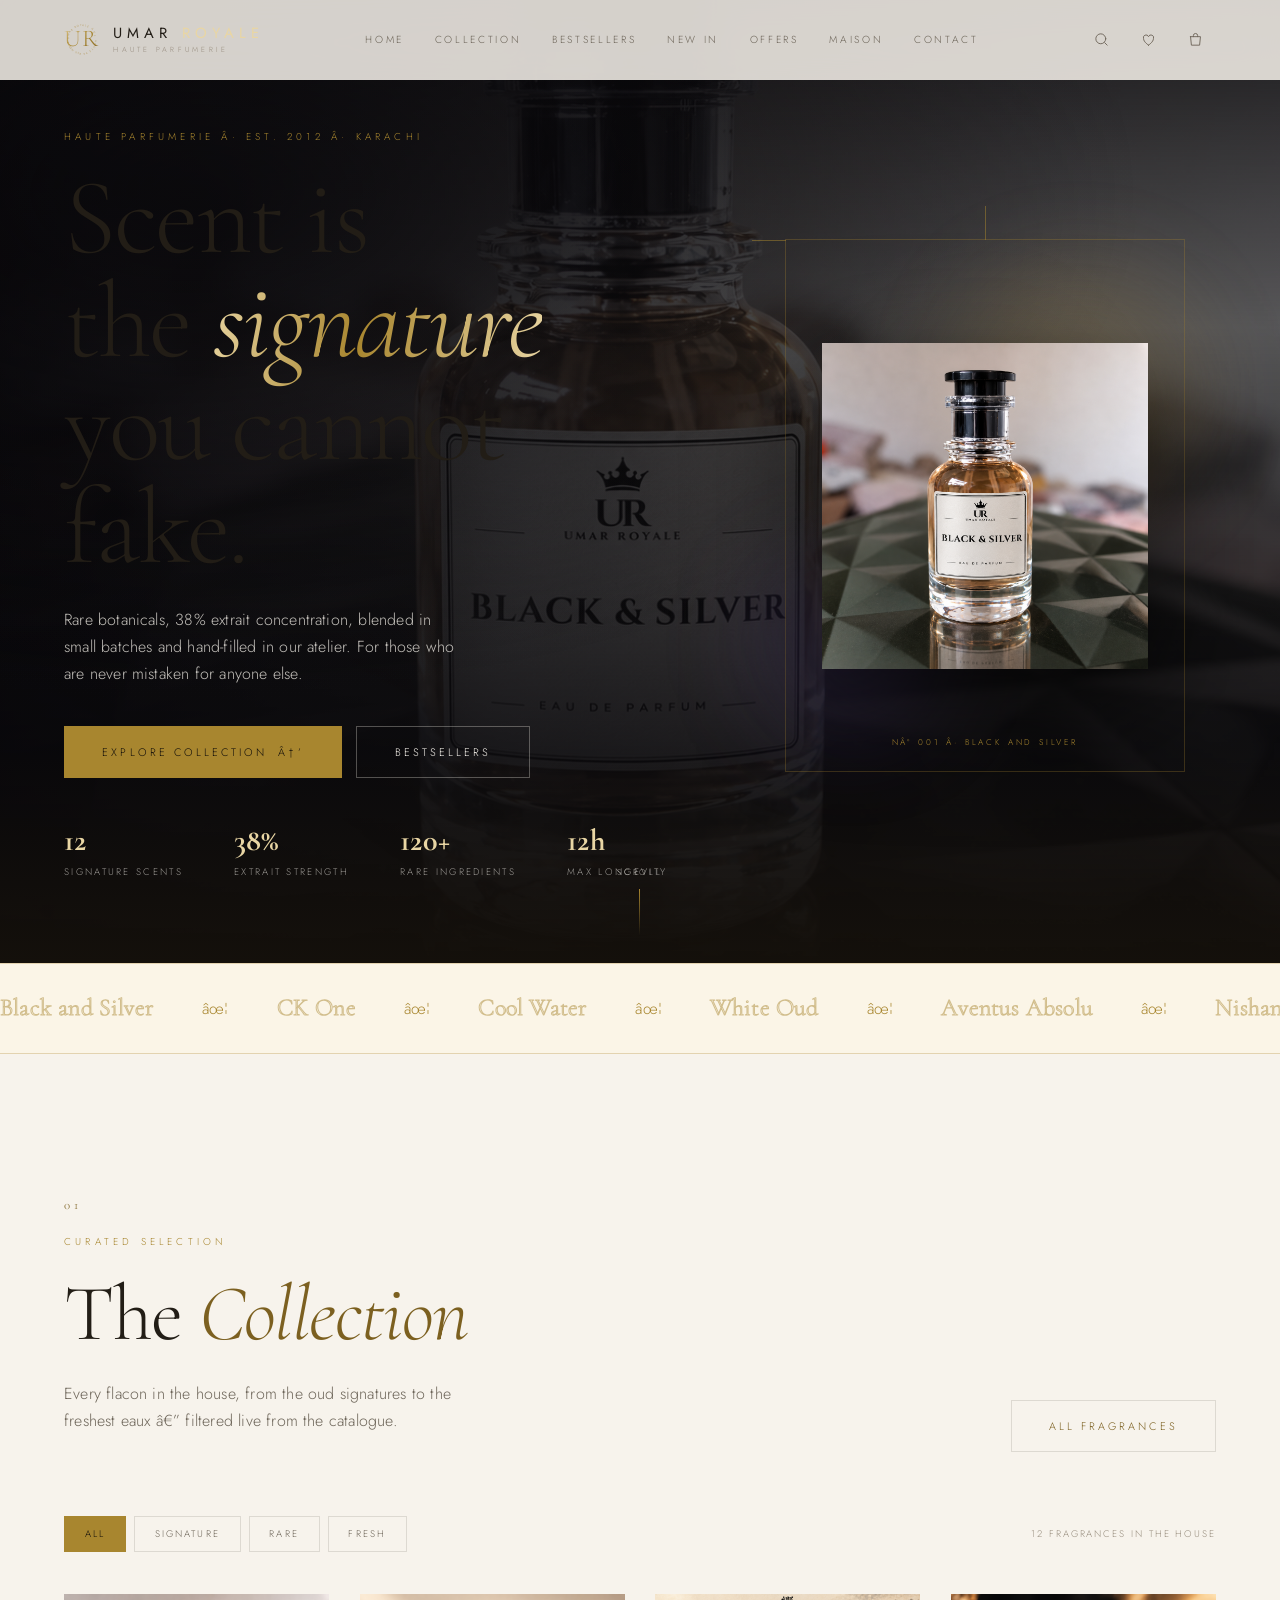
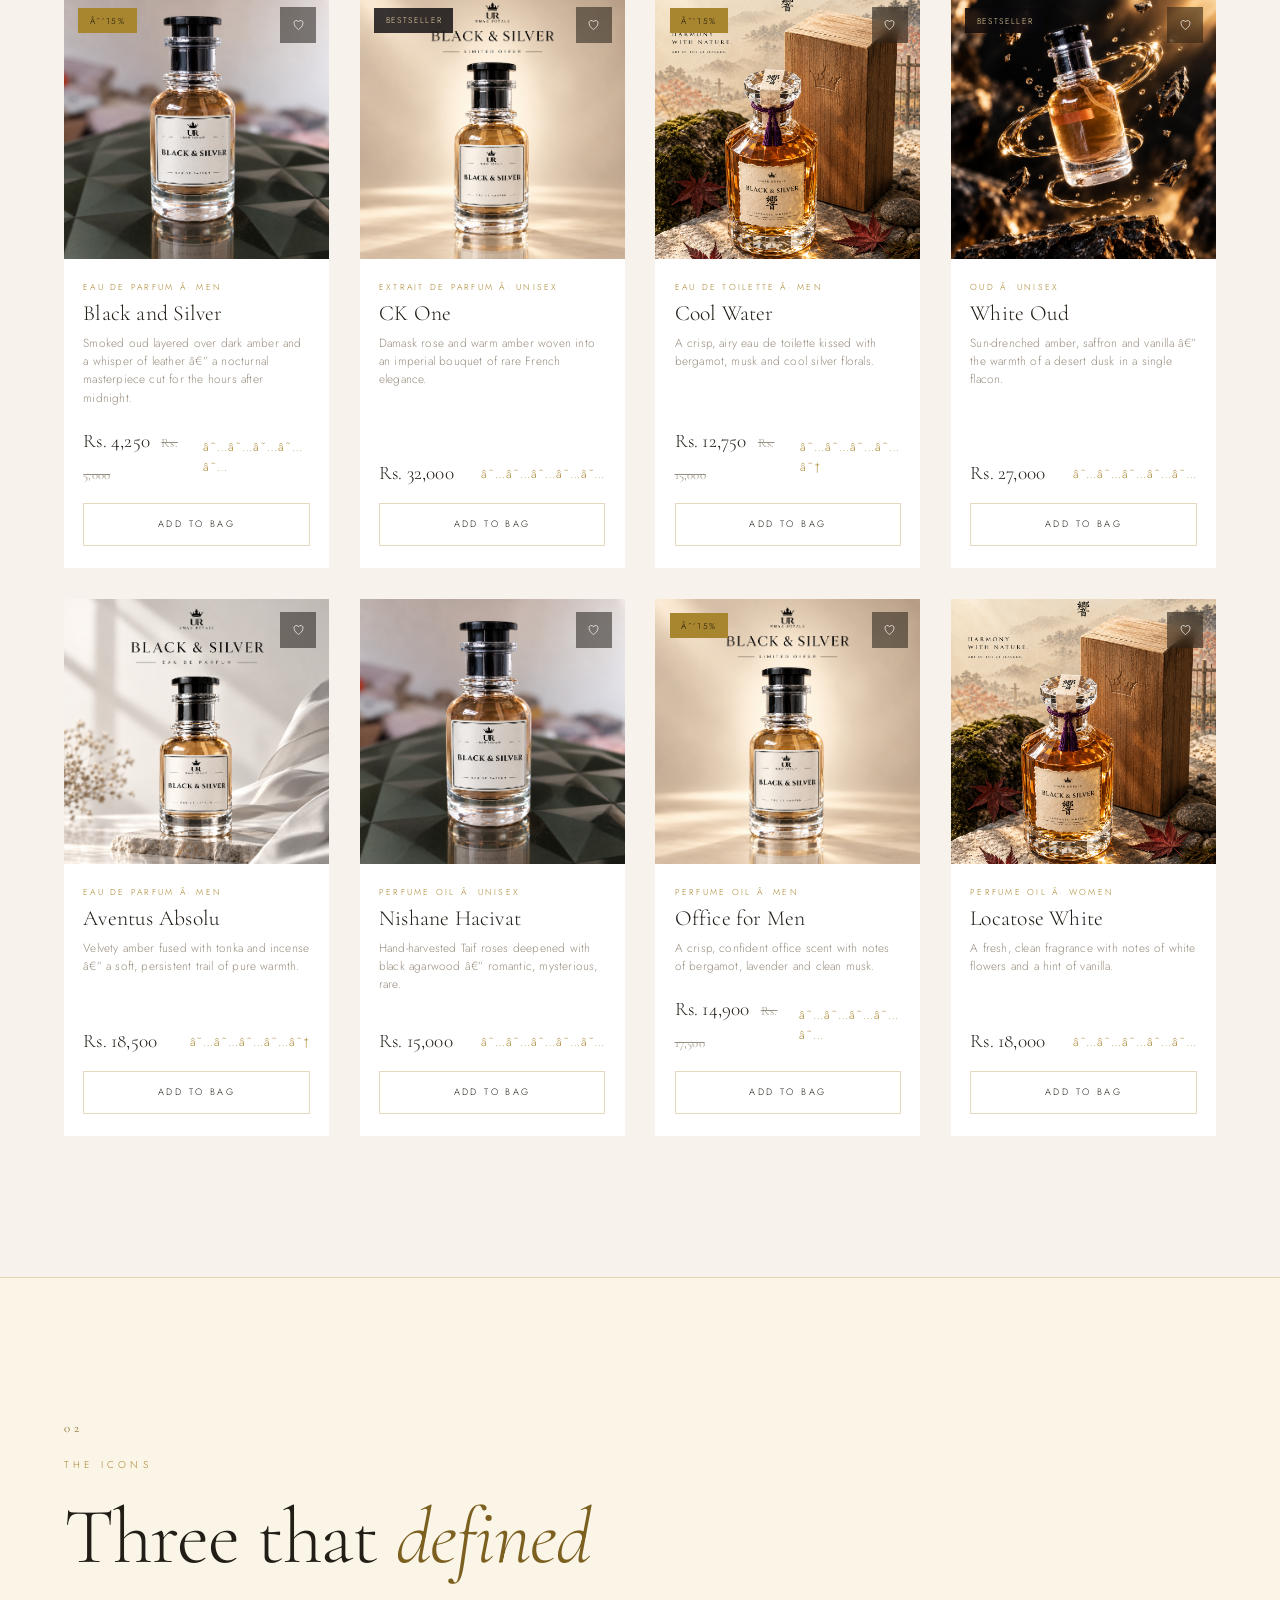
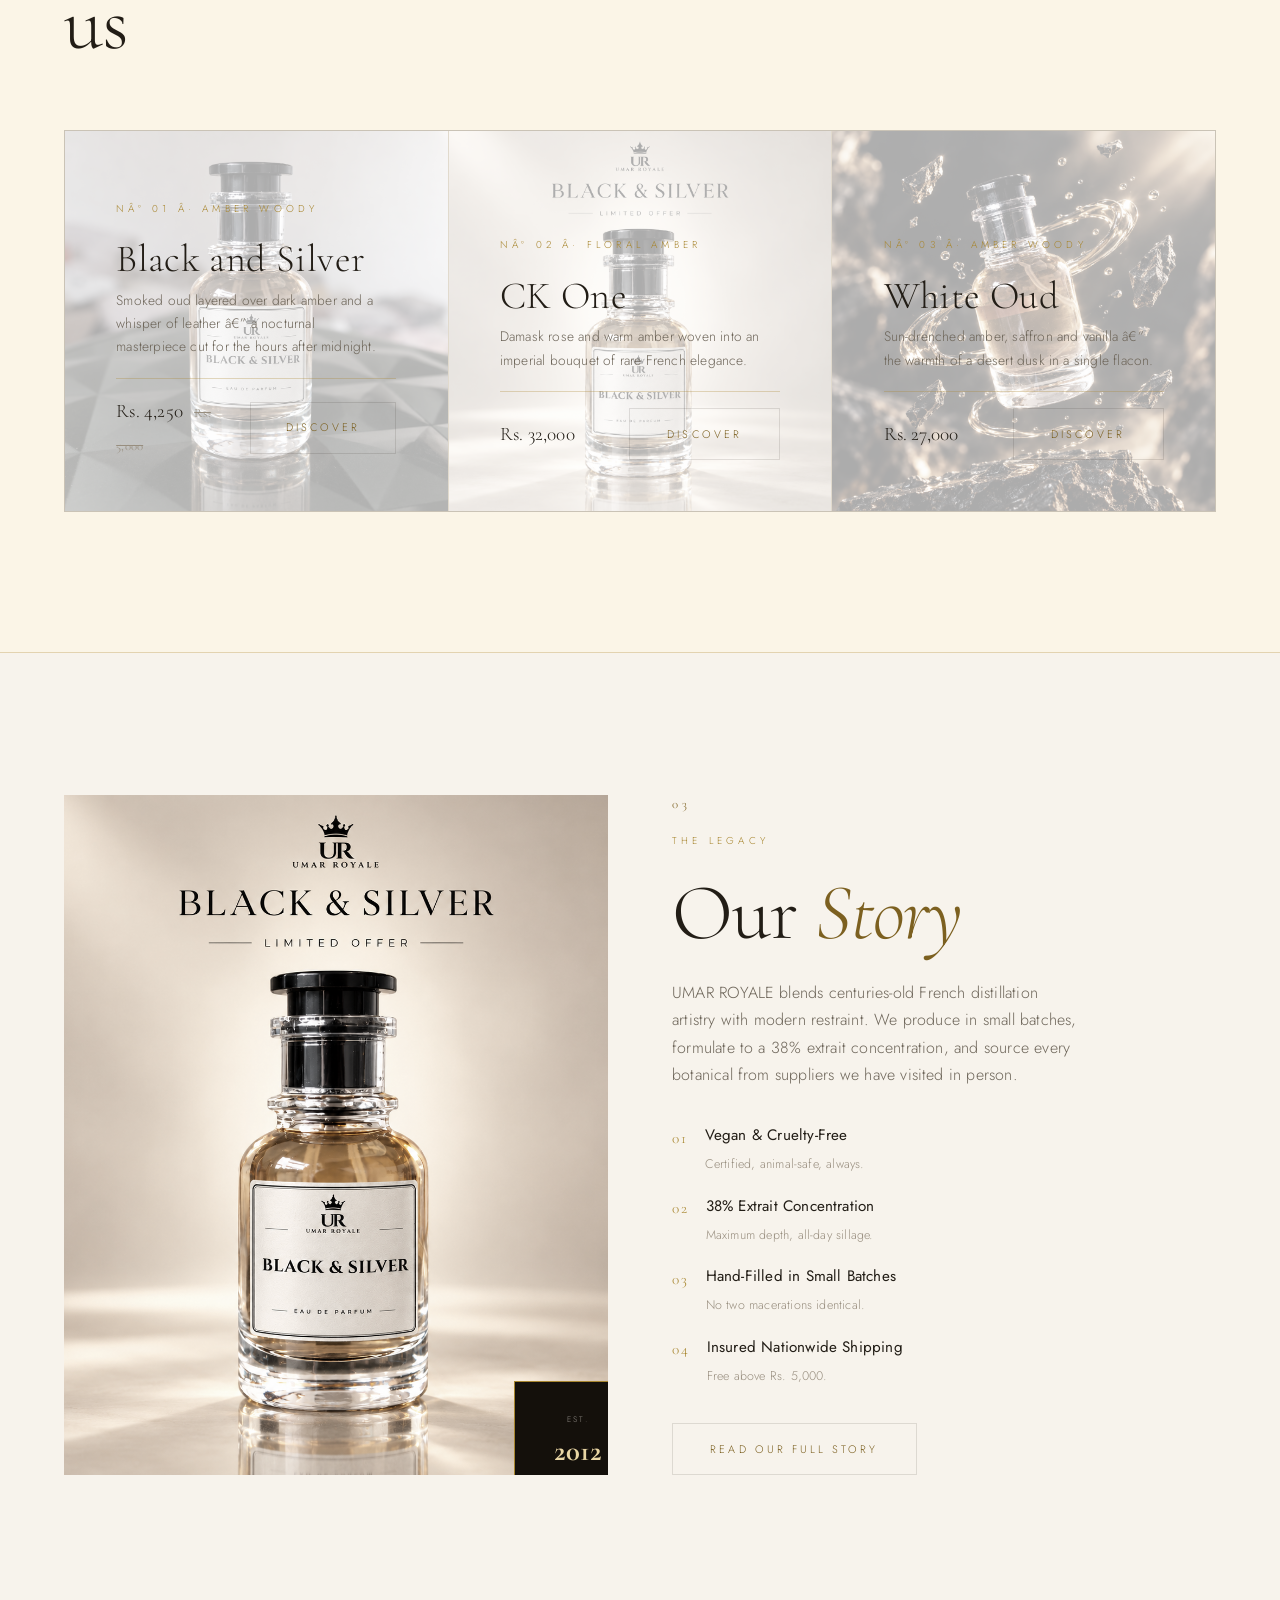
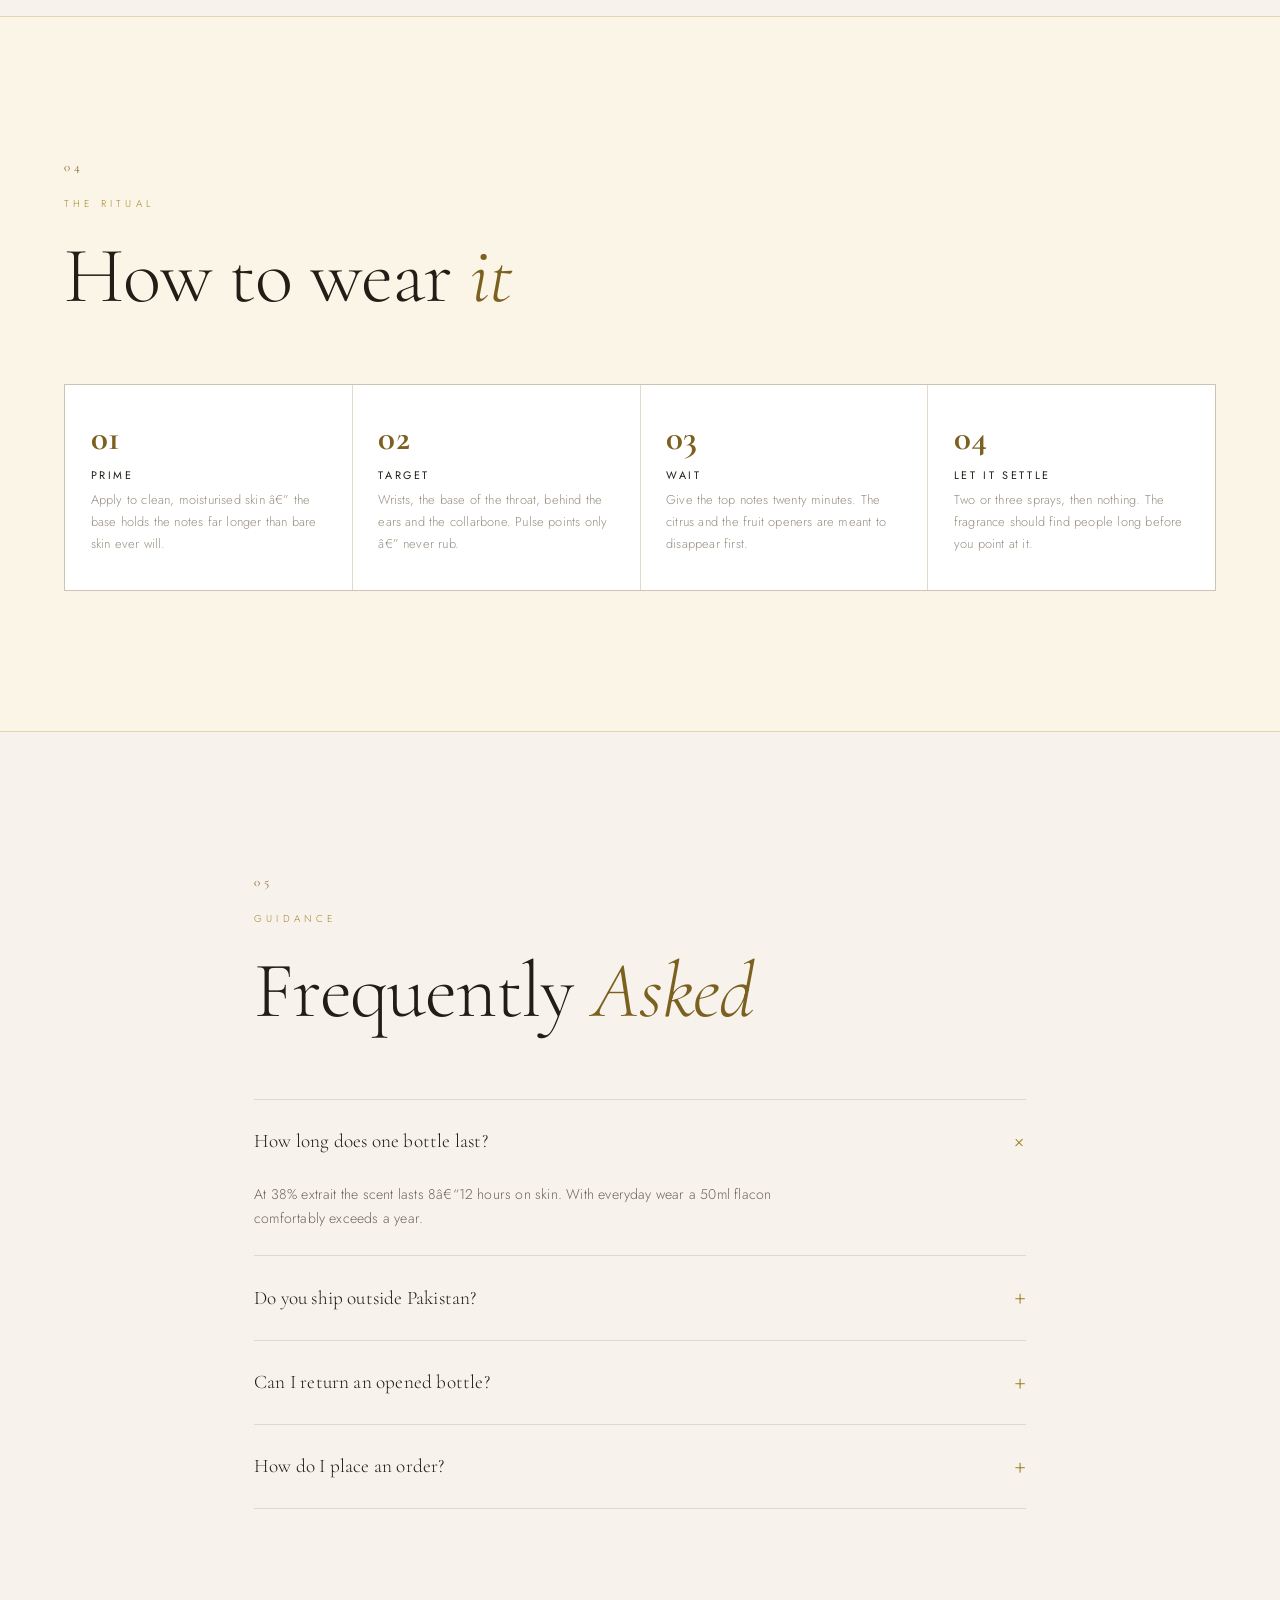
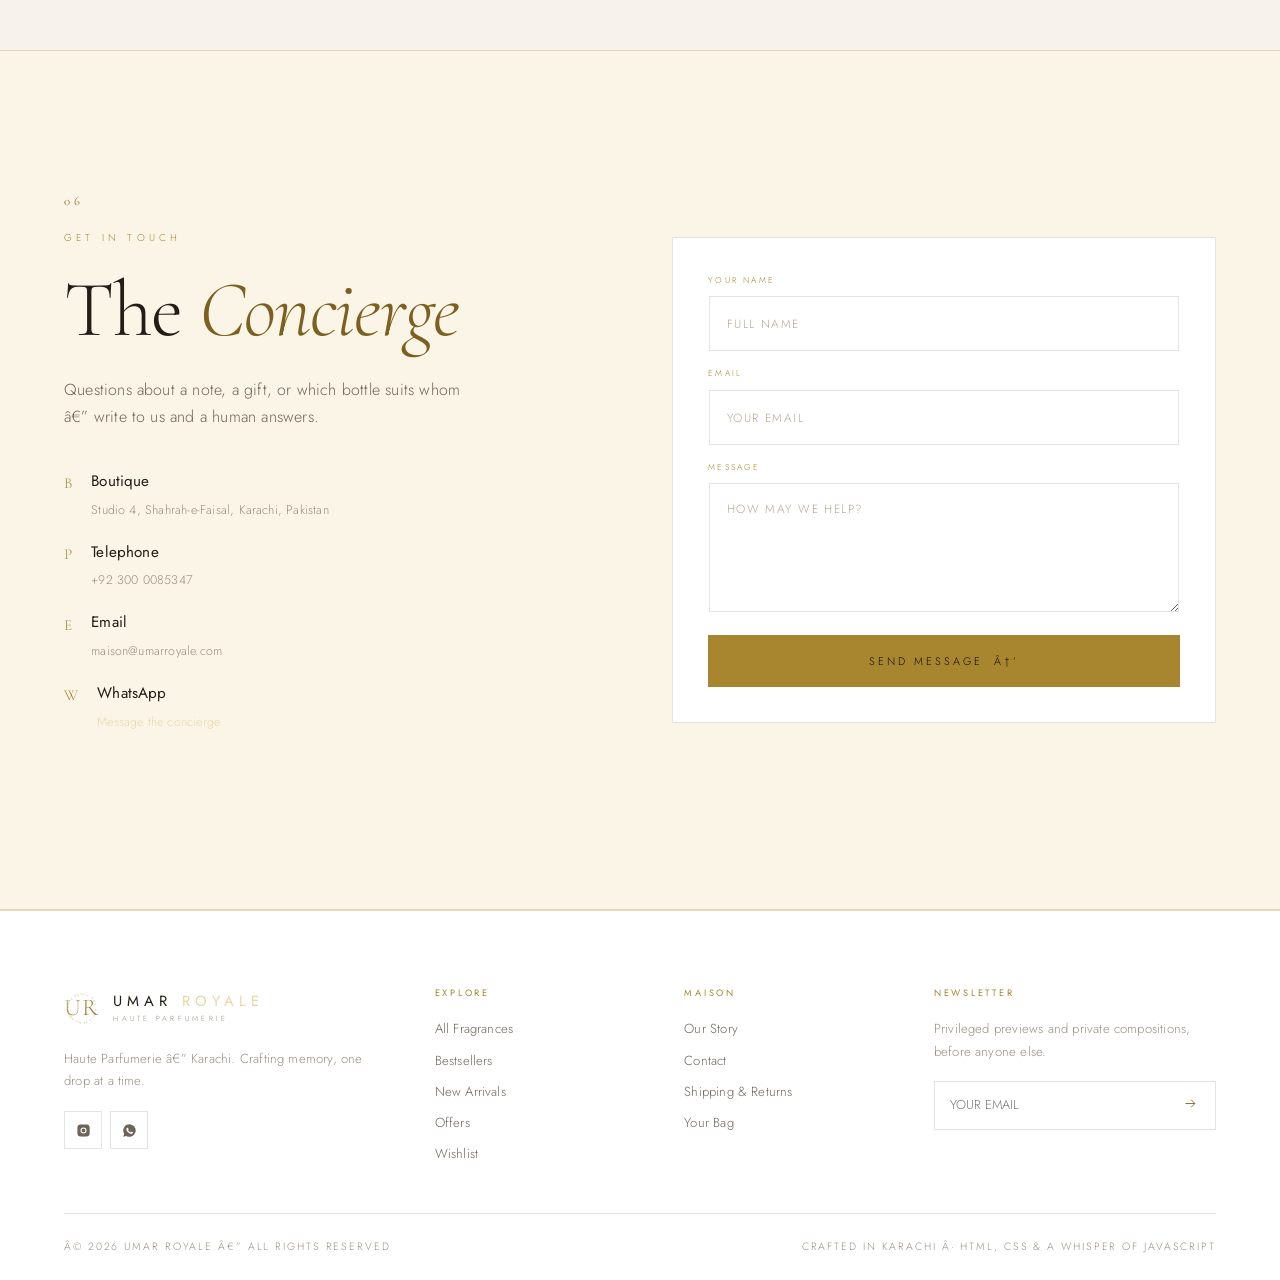
==== index.html @ b3656470 "main" ====
﻿<!DOCTYPE html>
<html lang="en">

<head>
    <meta charset="UTF-8">
    <meta name="viewport" content="width=device-width, initial-scale=1.0, viewport-fit=cover">
    <title>UMAR ROYALE â€” Haute Parfumerie</title>
    <meta name="description"
        content="UMAR ROYALE â€” Haute Parfumerie. Handcrafted rare botanical fragrances, 38% extrait concentration, small batch. Karachi, Pakistan.">
    <meta name="theme-color" content="#f7f4ee">
    <link rel="icon" href="assets/u.png" type="image/png">
    <link rel="apple-touch-icon" href="assets/u.png">

    <link rel="preconnect" href="https://fonts.googleapis.com">
    <link rel="preconnect" href="https://fonts.gstatic.com" crossorigin>
    <link
        href="https://fonts.googleapis.com/css2?family=Cormorant+Garamond:ital,wght@0,300;0,400;0,500;0,600;1,300;1,400&family=Jost:wght@200;300;400;500;600&display=swap"
        rel="stylesheet">
    <link rel="stylesheet" href="css/style.css">
</head>

<body>

    <!-- ============================================================
         INTRO â€” animated logo reveal (first look)
         ============================================================ -->
    <div class="intro" id="intro" aria-hidden="true">
        <div class="intro-col l"></div>
        <div class="intro-col r"></div>
        <div class="intro-ring"></div>
        <div class="intro-ring b"></div>

        <div style="display:grid;place-items:center">
            <svg class="intro-mark" viewBox="0 0 120 120" fill="none" aria-hidden="true">
                <defs>
                    <linearGradient id="gGold" x1="0" y1="0" x2="1" y2="1">
                        <stop offset="0" stop-color="#e9d6a4" />
                        <stop offset=".5" stop-color="#c9a24a" />
                        <stop offset="1" stop-color="#8a6c26" />
                    </linearGradient>
                </defs>
                <circle cx="60" cy="60" r="55" stroke="url(#gGold)" stroke-width=".7" opacity=".55" />
                <circle cx="60" cy="60" r="47" stroke="url(#gGold)" stroke-width="1.6" stroke-dasharray="295"
                    stroke-dashoffset="295" stroke-linecap="round">
                    <animate attributeName="stroke-dashoffset" from="295" to="0" dur="1.9s" fill="freeze" />
                </circle>
                <path d="M34 84V36h7l13 32V36h7v48h-7L41 52v32z" fill="url(#gGold)">
                    <animate attributeName="opacity" from="0" to="1" dur=".7s" begin=".7s" fill="freeze" />
                </path>
                <path d="M64 84V36h17c8 0 13 4 13 11 0 5-3 8-7 9 5 1 8 5 8 10 0 8-6 18-14 18zm7-28h9c4 0 7-2 7-5s-3-5-7-5h-9zm0 22h10c5 0 9-4 9-8s-4-8-9-8H71z"
                    fill="url(#gGold)">
                    <animate attributeName="opacity" from="0" to="1" dur=".7s" begin=".95s" fill="freeze" />
                </path>
            </svg>

            <p class="intro-word">Haute Parfumerie</p>
            <div class="intro-bar"></div>
        </div>
    </div>

    <!-- ============================================================
         NAV
         ============================================================ -->
    <header class="nav" id="nav">
        <div class="nav-in">
            <a href="#/" class="logo" aria-label="UMAR ROYALE home">
                <span class="seal">
                    <svg class="seal-txt" viewBox="0 0 100 100" aria-hidden="true">
                        <defs>
                            <path id="sealPath" d="M50,50 m-37,0 a37,37 0 1,1 74,0 a37,37 0 1,1 -74,0" />
                        </defs>
                        <text><textPath href="#sealPath">UMAR ROYALE â€¢ HAUTE PARFUMERIE â€¢ EST 2012 â€¢ </textPath></text>
                    </svg>
                    <span class="seal-core">UR</span>
                </span>
                <span class="logo-type">
                    <b>UMAR <i>ROYALE</i></b>
                    <small>HAUTE PARFUMERIE</small>
                </span>
            </a>

            <nav class="nav-links" id="navLinks">
                <a href="#/">Home</a>
                <a href="#/shop">Collection</a>
                <a href="#/shop?tag=bestseller">Bestsellers</a>
                <a href="#/shop?tag=new">New In</a>
                <a href="#/shop?tag=sale">Offers</a>
                <a href="#/about">Maison</a>
                <a href="#/contact">Contact</a>
            </nav>

            <div class="nav-acts">
                <button class="icon-btn" id="searchOpen" aria-label="Search">
                    <svg viewBox="0 0 24 24"><circle cx="11" cy="11" r="7" /><path d="M20 20l-3.5-3.5" /></svg>
                </button>
                <a href="#/wishlist" class="icon-btn" aria-label="Wishlist">
                    <svg viewBox="0 0 24 24"><path d="M12 20s-7-4.4-7-9.3A3.7 3.7 0 0 1 12 8a3.7 3.7 0 0 1 7 2.7C19 15.6 12 20 12 20z" /></svg>
                    <span class="dot" id="wishCount">0</span>
                </a>
                <button class="icon-btn" id="cartOpen" aria-label="Shopping bag">
                    <svg viewBox="0 0 24 24"><path d="M5 8h14l-1.2 12H6.2L5 8z" /><path d="M9 8V6.5a3 3 0 0 1 6 0V8" /></svg>
                    <span class="dot" id="cartCount">0</span>
                </button>
                <button class="icon-btn burger" id="burger" aria-label="Menu">
                    <svg viewBox="0 0 24 24"><path d="M4 8h16M4 16h16" /></svg>
                </button>
            </div>
        </div>
    </header>

    <nav class="drawer-nav" id="drawerNav" aria-label="Mobile">
        <a href="#/">Home</a>
        <a href="#/shop">Collection</a>
        <a href="#/shop?tag=bestseller">Bestsellers</a>
        <a href="#/shop?tag=new">New In</a>
        <a href="#/shop?tag=sale">Offers</a>
        <a href="#/about">Maison</a>
        <a href="#/contact">Contact</a>
    </nav>

    <!-- ============================================================
         VIEWS
         ============================================================ -->
    <main id="homeView">

        <!-- ---------- HERO (video + animated) ---------- -->
        <section class="hero">
            <div class="stage" aria-hidden="true">
                <div class="kb"><img src="assets/01.png" alt="" loading="eager"></div>
                <div class="kb"><img src="assets/05.png" alt=""></div>
                <div class="kb"><img src="assets/02.png" alt=""></div>
                <video class="hero-video" id="heroVideo" muted loop playsinline autoplay preload="metadata"
                    poster="assets/01.png">
                    <source src="assets/hero.mp4" type="video/mp4">
                </video>
                <div class="veil"></div>
                <div class="dust" id="dust"></div>
            </div>

            <div class="hero-in">
                <div>
                    <span class="eyebrow rv in">Haute Parfumerie Â· Est. 2012 Â· Karachi</span>
                    <h1 class="hero-title rv in d1">Scent is<br>the <em>signature</em><br>you cannot fake.</h1>
                    <p class="hero-lead rv in d2">Rare botanicals, 38% extrait concentration, blended in small batches
                        and hand-filled in our atelier. For those who are never mistaken for anyone else.</p>
                    <div class="hero-cta rv in d3">
                        <a href="#/shop" class="btn">Explore Collection <span class="i">â†’</span></a>
                        <a href="#/shop?tag=bestseller" class="btn ghost">Bestsellers</a>
                    </div>
                    <div class="hero-stats rv in d4">
                        <div class="hero-stat"><b id="hs1">12</b><small>Signature Scents</small></div>
                        <div class="hero-stat"><b>38%</b><small>Extrait Strength</small></div>
                        <div class="hero-stat"><b>120+</b><small>Rare Ingredients</small></div>
                        <div class="hero-stat"><b>12h</b><small>Max Longevity</small></div>
                    </div>
                </div>

                <div class="hero-vis rv in d3">
                    <span class="orb a"></span>
                    <span class="orb b"></span>
                    <div class="flacon">
                        <img src="assets/01.png" alt="UMAR ROYALE signature flacon">
                        <span class="flacon-txt">NÂº 001 Â· Signature 50ml</span>
                    </div>
                </div>
            </div>

            <div class="scroll-cue" aria-hidden="true"><span>SCROLL</span><i></i></div>
        </section>

        <!-- ---------- MARQUEE ---------- -->
        <div class="marquee" aria-hidden="true">
            <div class="marquee-track" id="marquee"></div>
        </div>

        <!-- ---------- COLLECTION ---------- -->
        <section class="sec" id="collection">
            <div class="wrap">
                <div class="sec-head row rv">
                    <div>
                        <span class="sec-no">01</span>
                        <span class="eyebrow">Curated Selection</span>
                        <h2 class="sec-title">The <em>Collection</em></h2>
                        <p class="sec-sub">Every flacon in the house, from the oud signatures to the freshest eaux â€”
                            filtered live from the catalogue.</p>
                    </div>
                    <a href="#/shop" class="btn ghost">All Fragrances</a>
                </div>

                <div class="filters rv d1" id="homeFilters"></div>
                <div class="grid" id="homeGrid"></div>
            </div>
        </section>

        <!-- ---------- SHOWCASE ---------- -->
        <section class="sec dark">
            <div class="wrap">
                <div class="sec-head rv">
                    <span class="sec-no">02</span>
                    <span class="eyebrow">The Icons</span>
                    <h2 class="sec-title">Three that <em>defined</em> us</h2>
                </div>
                <div class="showcase rv d1" id="showcase"></div>
            </div>
        </section>

        <!-- ---------- STORY ---------- -->
        <section class="sec" id="story">
            <div class="wrap split">
                <div class="split-vis rv">
                    <img src="assets/05.png" alt="UMAR ROYALE atelier">
                    <div class="stamp"><small>EST.</small><b>2012</b></div>
                </div>
                <div class="rv d1">
                    <span class="sec-no">03</span>
                    <span class="eyebrow">The Legacy</span>
                    <h2 class="sec-title">Our <em>Story</em></h2>
                    <p class="sec-sub">UMAR ROYALE blends centuries-old French distillation artistry with modern
                        restraint. We produce in small batches, formulate to a 38% extrait concentration, and source
                        every botanical from suppliers we have visited in person.</p>

                    <div class="points">
                        <div class="point"><span class="n">01</span>
                            <div><b>Vegan &amp; Cruelty-Free</b><small>Certified, animal-safe, always.</small></div>
                        </div>
                        <div class="point"><span class="n">02</span>
                            <div><b>38% Extrait Concentration</b><small>Maximum depth, all-day sillage.</small></div>
                        </div>
                        <div class="point"><span class="n">03</span>
                            <div><b>Hand-Filled in Small Batches</b><small>No two macerations identical.</small></div>
                        </div>
                        <div class="point"><span class="n">04</span>
                            <div><b>Insured Nationwide Shipping</b><small>Free above Rs. 5,000.</small></div>
                        </div>
                    </div>

                    <a href="#/about" class="btn ghost">Read our full story</a>
                </div>
            </div>
        </section>

        <!-- ---------- PROCESS ---------- -->
        <section class="sec dark">
            <div class="wrap">
                <div class="sec-head rv">
                    <span class="sec-no">04</span>
                    <span class="eyebrow">The Ritual</span>
                    <h2 class="sec-title">How to wear <em>it</em></h2>
                </div>
                <div class="steps rv d1">
                    <div class="step"><b>01</b><h4>Prime</h4><p>Apply to clean, moisturised skin â€” the base holds the
                            notes far longer than bare skin ever will.</p></div>
                    <div class="step"><b>02</b><h4>Target</h4><p>Wrists, the base of the throat, behind the ears and
                            the collarbone. Pulse points only â€” never rub.</p></div>
                    <div class="step"><b>03</b><h4>Wait</h4><p>Give the top notes twenty minutes. The citrus and the
                            fruit openers are meant to disappear first.</p></div>
                    <div class="step"><b>04</b><h4>Let it settle</h4><p>Two or three sprays, then nothing. The
                            fragrance should find people long before you point at it.</p></div>
                </div>
            </div>
        </section>

        <!-- ---------- FAQ ---------- -->
        <section class="sec" id="faq">
            <div class="wrap" style="max-width:900px">
                <div class="sec-head rv">
                    <span class="sec-no">05</span>
                    <span class="eyebrow">Guidance</span>
                    <h2 class="sec-title">Frequently <em>Asked</em></h2>
                </div>
                <div class="acc rv d1">
                    <details open>
                        <summary>How long does one bottle last?</summary>
                        <p>At 38% extrait the scent lasts 8â€“12 hours on skin. With everyday wear a 50ml flacon
                            comfortably exceeds a year.</p>
                    </details>
                    <details>
                        <summary>Do you ship outside Pakistan?</summary>
                        <p>Not yet. We currently deliver nationwide within Pakistan only. Message the concierge for a
                            bespoke arrangement and we will work something out.</p>
                    </details>
                    <details>
                        <summary>Can I return an opened bottle?</summary>
                        <p>Unopened and unused bottles may be returned within 7 days of delivery for a full refund. For
                            hygiene reasons opened testers and used packaging cannot be accepted.</p>
                    </details>
                    <details>
                        <summary>How do I place an order?</summary>
                        <p>Add to bag, then check out. Choose Cash on Delivery or send the advance and enter your
                            transaction ID â€” your order summary is also sent straight to our WhatsApp for confirmation.</p>
                    </details>
                </div>
            </div>
        </section>

        <!-- ---------- CONTACT ---------- -->
        <section class="sec dark" id="contact">
            <div class="wrap split">
                <div class="rv">
                    <span class="sec-no">06</span>
                    <span class="eyebrow">Get in Touch</span>
                    <h2 class="sec-title">The <em>Concierge</em></h2>
                    <p class="sec-sub">Questions about a note, a gift, or which bottle suits whom â€” write to us and a
                        human answers.</p>

                    <div class="points" style="margin-top:2.4rem">
                        <div class="point"><span class="n">B</span>
                            <div><b>Boutique</b><small id="fAddress"></small></div>
                        </div>
                        <div class="point"><span class="n">P</span>
                            <div><b>Telephone</b><small id="fPhone"></small></div>
                        </div>
                        <div class="point"><span class="n">E</span>
                            <div><b>Email</b><small id="fEmail"></small></div>
                        </div>
                        <div class="point"><span class="n">W</span>
                            <div><b>WhatsApp</b><small><a id="fWa" href="#" target="_blank" rel="noopener"
                                        style="color:var(--gold-lt)">Message the concierge</a></small></div>
                        </div>
                    </div>
                </div>

                <form class="co-box rv d1" id="contactForm" novalidate>
                    <div class="f">
                        <div>
                            <label for="cName">Your Name</label>
                            <input id="cName" name="name" type="text" placeholder="FULL NAME" required>
                        </div>
                        <div>
                            <label for="cEmail">Email</label>
                            <input id="cEmail" name="email" type="email" placeholder="YOUR EMAIL" required>
                        </div>
                        <div>
                            <label for="cMsg">Message</label>
                            <textarea id="cMsg" name="message" rows="4" placeholder="HOW MAY WE HELP?" required></textarea>
                        </div>
                        <p class="err" id="cErr" hidden></p>
                        <button class="btn full" type="submit">Send Message <span class="i">â†’</span></button>
                    </div>
                </form>
            </div>
        </section>

    </main>

    <div id="routeView" hidden></div>

    <!-- ============================================================
         FOOTER
         ============================================================ -->
    <footer class="foot">
        <div class="wrap">
            <div class="foot-grid">
                <div>
                    <a href="#/" class="logo" style="margin-bottom:1.2rem">
                        <span class="seal">
                            <svg class="seal-txt" viewBox="0 0 100 100" aria-hidden="true">
                                <defs>
                                    <path id="sealPath2" d="M50,50 m-37,0 a37,37 0 1,1 74,0 a37,37 0 1,1 -74,0" />
                                </defs>
                                <text><textPath href="#sealPath2">UMAR ROYALE â€¢ HAUTE PARFUMERIE â€¢ EST 2012 â€¢ </textPath></text>
                            </svg>
                            <span class="seal-core">UR</span>
                        </span>
                        <span class="logo-type">
                            <b>UMAR <i>ROYALE</i></b>
                            <small>HAUTE PARFUMERIE</small>
                        </span>
                    </a>
                    <p>Haute Parfumerie â€” Karachi. Crafting memory, one drop at a time.</p>
                    <div class="soc">
                        <a href="#" id="footIg" aria-label="Instagram"><svg viewBox="0 0 24 24"><path d="M12 2.2c3.2 0 3.6 0 4.9.1 3.3.1 4.8 1.7 4.9 4.9.1 1.3.1 1.6.1 4.8s0 3.6-.1 4.8c-.1 3.2-1.7 4.8-4.9 4.9-1.3.1-1.6.1-4.9.1s-3.6 0-4.8-.1c-3.3-.1-4.8-1.7-4.9-4.9-.1-1.3-.1-1.6-.1-4.8s0-3.6.1-4.8C2.4 4 4 2.4 7.2 2.3 8.4 2.2 8.8 2.2 12 2.2zm0 5a4.8 4.8 0 1 0 0 9.6 4.8 4.8 0 0 0 0-9.6zm0 7.9a3.1 3.1 0 1 1 0-6.2 3.1 3.1 0 0 1 0 6.2zm6.1-8.1a1.1 1.1 0 1 1-2.3 0 1.1 1.1 0 0 1 2.3 0z"/></svg></a>
                        <a href="#" id="footWa" aria-label="WhatsApp"><svg viewBox="0 0 24 24"><path d="M12 2a10 10 0 0 0-8.6 15.1L2 22l5-1.3A10 10 0 1 0 12 2zm5.1 14.1c-.2.6-1.2 1.2-1.7 1.2-.5.1-1 .1-1.6-.1-.4-.1-.9-.3-1.5-.6-2.6-1.1-4.3-3.8-4.4-4-.1-.2-1-1.4-1-2.6s.6-1.8.9-2.1c.2-.2.5-.3.7-.3h.5c.2 0 .4 0 .6.5l.8 2c.1.2.1.4 0 .5l-.4.5c-.1.1-.3.3-.1.5.1.3.7 1.2 1.5 1.9 1 .9 1.8 1.2 2 1.3.2.1.4.1.5-.1l.7-.8c.2-.2.3-.2.6-.1l1.9.9c.3.1.5.2.6.3.1.2.1.7-.1 1.3z"/></svg></a>
                    </div>
                </div>

                <div>
                    <h4>Explore</h4>
                    <div class="foot-links">
                        <a href="#/shop">All Fragrances</a>
                        <a href="#/shop?tag=bestseller">Bestsellers</a>
                        <a href="#/shop?tag=new">New Arrivals</a>
                        <a href="#/shop?tag=sale">Offers</a>
                        <a href="#/wishlist">Wishlist</a>
                    </div>
                </div>

                <div>
                    <h4>Maison</h4>
                    <div class="foot-links">
                        <a href="#/about">Our Story</a>
                        <a href="#/contact">Contact</a>
                        <a href="#/faq">Shipping &amp; Returns</a>
                        <a href="#/checkout">Your Bag</a>
                    </div>
                </div>

                <div>
                    <h4>Newsletter</h4>
                    <p>Privileged previews and private compositions, before anyone else.</p>
                    <form class="news" id="newsForm">
                        <input type="email" name="email" placeholder="YOUR EMAIL" required aria-label="Email address">
                        <button type="submit" aria-label="Subscribe">
                            <svg viewBox="0 0 24 24"><path d="M4 12h15M13 6l6 6-6 6" /></svg>
                        </button>
                    </form>
                </div>
            </div>

            <div class="foot-bar">
                <span>Â© 2026 UMAR ROYALE â€” All Rights Reserved</span>
                <span>Crafted in Karachi Â· HTML, CSS &amp; a whisper of JavaScript</span>
            </div>
        </div>
    </footer>

    <!-- ============================================================
         CART DRAWER (with suggested products)
         ============================================================ -->
    <div class="veil-bg" id="veil"></div>

    <aside class="cart" id="cart" role="dialog" aria-label="Shopping bag">
        <div class="cart-top">
            <h3>Your Bag <span id="bagCount">(0)</span></h3>
            <button class="x" id="cartClose" aria-label="Close bag">&times;</button>
        </div>

        <div class="ship-bar">
            <p id="shipMsg"></p>
            <div class="track"><i id="shipTrack"></i></div>
        </div>

        <div class="cart-list" id="cartList"></div>

        <!-- Suggested products inside the bag -->
        <div class="sugg" id="sugg" hidden>
            <div class="sugg-head">
                <svg viewBox="0 0 24 24"><path d="M12 3l2.3 4.9 5.2.7-3.8 3.7 1 5.2-4.7-2.5-4.7 2.5 1-5.2L4.5 8.6l5.2-.7z" /></svg>
                <h4>Complete the Ritual</h4>
                <em id="suggCount"></em>
            </div>
            <p class="sugg-why" id="suggWhy"></p>
            <div class="sugg-row" id="suggRow"></div>
        </div>

        <div class="cart-foot">
            <div class="rowline"><span>Subtotal</span><b id="cartSubtotal">Rs. 0</b></div>
            <div class="rowline"><span>Shipping</span><b id="cartShip">â€”</b></div>
            <div class="rowline total"><span>Total</span><b id="cartTotal">Rs. 0</b></div>
            <a href="#/checkout" class="btn full" id="checkoutBtn">Proceed to Checkout <span class="i">â†’</span></a>
            <button class="btn ghost full" id="keepShopping">Keep Shopping</button>
        </div>
    </aside>

    <!-- ============================================================
         SEARCH OVERLAY
         ============================================================ -->
    <div class="searchp" id="searchP" role="dialog" aria-label="Search">
        <div class="search-box">
            <div style="display:flex;align-items:center;gap:1rem;margin-bottom:1.4rem">
                <span class="eyebrow" style="margin:0">Search the Maison</span>
                <button class="x" id="searchClose" style="margin-left:auto" aria-label="Close search">&times;</button>
            </div>
            <input class="search-in" id="searchIn" type="search" placeholder="Oud, Rose, Amber..." autocomplete="off">
            <div class="search-hint" id="searchHint">
                <em>Try</em>
                <button class="chip" data-q="oud">Oud</button>
                <button class="chip" data-q="rose">Rose</button>
                <button class="chip" data-q="amber">Amber</button>
                <button class="chip" data-q="leather">Leather</button>
                <button class="chip" data-q="fresh">Fresh</button>
            </div>
            <div class="search-res" id="searchRes"></div>
        </div>
    </div>

    <div class="toasts" id="toasts"></div>

    <button class="backtop" id="backtop" aria-label="Back to top">
        <svg viewBox="0 0 24 24"><path d="M12 20V5M6 11l6-6 6 6" /></svg>
    </button>
    <script src="js/app.js"></script>
</body>

</html>
---- css/style.css ----
﻿
        /* ============================================================
           1. DESIGN TOKENS
           ============================================================ */
        :root {
            --ink: #14100b;
            --ink-2: #ffffff;
            --ink-3: #f3ecdf;
            --ivory: #221d16;
            --ivory-dim: #6d6559;
            --muted: #988e7f;
            --light: #f7f3ec;
            --gold: #a8862f;
            --gold-lt: #e9d6a4;
            --gold-dk: #7c6020;
            --line: rgba(168, 134, 47, .3);
            --line-soft: rgba(34, 29, 22, .12);

            --serif: "Cormorant Garamond", "Times New Roman", serif;
            --sans: "Jost", "Helvetica Neue", sans-serif;

            --ease: cubic-bezier(.22, 1, .36, 1);
            --slow: 1.1s var(--ease);
            --med: .55s var(--ease);
            --fast: .3s var(--ease);

            --gut: clamp(1.25rem, 5vw, 5.5rem);
            --max: 1440px;
        }

        /* ============================================================
           2. RESET
           ============================================================ */
        *, *::before, *::after { box-sizing: border-box; }

        html { scroll-behavior: smooth; -webkit-text-size-adjust: 100%; }

        body {
            margin: 0;
            background: var(--ink);
            color: var(--ivory);
            font-family: var(--sans);
            font-weight: 300;
            font-size: 16px;
            line-height: 1.7;
            letter-spacing: .012em;
            overflow-x: hidden;
            -webkit-font-smoothing: antialiased;
        }

        body.locked { overflow: hidden; }

        h1, h2, h3, h4 { font-family: var(--serif); font-weight: 300; line-height: 1.08; margin: 0; letter-spacing: .01em; }
        p { margin: 0 0 1.1em; }
        a { color: inherit; text-decoration: none; }
        img, video { max-width: 100%; display: block; }
        button, input, select, textarea { font: inherit; color: inherit; }
        button { background: none; border: 0; cursor: pointer; }
        em { font-style: italic; }
        ::selection { background: var(--gold); color: var(--ink); }

        ::-webkit-scrollbar { width: 9px; }
        ::-webkit-scrollbar-track { background: var(--ink); }
        ::-webkit-scrollbar-thumb { background: #2c2620; border-radius: 9px; }
        ::-webkit-scrollbar-thumb:hover { background: var(--gold-dk); }

        .wrap { max-width: var(--max); margin-inline: auto; padding-inline: var(--gut); }
        .gold { color: var(--gold-lt); }
        .sr { position: absolute; width: 1px; height: 1px; overflow: hidden; clip: rect(0 0 0 0); }
        [hidden] { display: none !important; }

        /* ============================================================
           3. TYPOGRAPHY HELPERS
           ============================================================ */
        .eyebrow {
            display: block;
            font-size: .625rem;
            letter-spacing: .42em;
            text-transform: uppercase;
            color: var(--gold);
            margin-bottom: 1.4rem;
        }

        .sec-title { font-size: clamp(2.4rem, 6.2vw, 5rem); letter-spacing: -.015em; }
        .sec-title em { color: var(--gold-lt); }

        .sec-sub { max-width: 46ch; color: var(--ivory-dim); font-weight: 300; margin-top: 1.4rem; }

        .sec-no { font-family: var(--serif); font-size: .8rem; letter-spacing: .3em; color: var(--gold-dk); display: block; margin-bottom: 1rem; }

        /* ============================================================
           4. BUTTONS
           ============================================================ */
        .btn {
            --bg: var(--gold);
            position: relative;
            display: inline-flex;
            align-items: center;
            justify-content: center;
            gap: .7rem;
            padding: 1.05rem 2.4rem;
            font-size: .68rem;
            letter-spacing: .28em;
            text-transform: uppercase;
            color: var(--ink);
            background: var(--bg);
            overflow: hidden;
            isolation: isolate;
            border: 0;
            transition: color var(--med), transform var(--fast);
        }

        .btn::after {
            content: "";
            position: absolute;
            inset: 0;
            z-index: -1;
            background: linear-gradient(115deg, var(--gold-lt), var(--gold), var(--gold-dk));
            transform: translateY(101%);
            transition: transform var(--med);
        }

        .btn:hover { color: var(--gold-lt); }
        .btn:hover::after { transform: translateY(0); }
        .btn:active { transform: scale(.97); }
        .btn:disabled { opacity: .35; pointer-events: none; }

        .btn.ghost { background: transparent; color: var(--ivory); box-shadow: inset 0 0 0 1px var(--line-soft); }
        .btn.ghost::after { background: var(--ivory); }
        .btn.ghost:hover { color: var(--ink); }
        .btn.full { width: 100%; }

        .btn .i { font-style: normal; transition: transform var(--med); }
        .btn:hover .i { transform: translateX(5px); }

        /* ============================================================
           5. INTRO â€” cinematic logo reveal
           ============================================================ */
        .intro {
            position: fixed;
            inset: 0;
            z-index: 200;
            display: grid;
            place-items: center;
            background: var(--ink);
            transition: opacity 1s var(--ease), visibility 1s;
        }

        .intro.done { opacity: 0; visibility: hidden; pointer-events: none; }

        .intro-mark { width: min(46vw, 230px); opacity: 0; animation: markIn 1.9s var(--ease) .25s forwards; }

        .intro-ring { position: absolute; width: min(88vw, 620px); aspect-ratio: 1; border: 1px solid var(--line); border-radius: 50%; opacity: 0; animation: ringIn 2.6s var(--ease) forwards; }
        .intro-ring.b { animation-delay: .18s; border-style: dashed; }

        .intro-word { margin-top: 2.2rem; text-align: center; font-size: .6rem; letter-spacing: .6em; text-transform: uppercase; color: var(--gold); opacity: 0; animation: fadeUp 1.4s var(--ease) 1.1s forwards; }

        .intro-bar { margin: 1.6rem auto 0; width: 190px; height: 1px; background: var(--line-soft); position: relative; overflow: hidden; }
        .intro-bar::after { content: ""; position: absolute; inset: 0; background: var(--gold); transform: scaleX(0); transform-origin: left; animation: barFill 1.7s var(--ease) 1.1s forwards; }

        .intro-col { position: absolute; top: 0; bottom: 0; width: 50.2%; background: var(--ink-2); transition: transform 1.25s var(--ease); }
        .intro-col.l { left: 0; }
        .intro-col.r { right: 0; }
        .intro.done .intro-col.l { transform: translateX(-101%); }
        .intro.done .intro-col.r { transform: translateX(101%); }

        @keyframes markIn { from { opacity: 0; transform: scale(.82) rotate(-6deg); } to { opacity: 1; transform: none; } }
        @keyframes ringIn { 0% { opacity: 0; transform: scale(.7); } 45% { opacity: .55; } 100% { opacity: 0; transform: scale(1.18); } }
        @keyframes fadeUp { from { opacity: 0; transform: translateY(14px); } to { opacity: 1; transform: none; } }
        @keyframes barFill { to { transform: scaleX(1); } }

        /* ============================================================
           6. LOGO
           ============================================================ */
        .logo { display: inline-flex; align-items: center; gap: .85rem; }
        .logo svg { width: 38px; height: 38px; overflow: visible; }

        .logo-type { display: flex; flex-direction: column; line-height: 1; }
        .logo-type b { font-family: var(--sans); font-weight: 400; font-size: .92rem; letter-spacing: .34em; }
        .logo-type b i { font-style: normal; color: var(--gold-lt); }
        .logo-type small { font-size: .46rem; letter-spacing: .44em; color: var(--muted); margin-top: .35rem; }

        .seal { position: relative; display: grid; place-items: center; }
        .seal svg.seal-txt { position: absolute; inset: 0; width: 100%; height: 100%; animation: spin 26s linear infinite; }
        .seal-txt text { font-family: var(--sans); font-size: 7.4px; letter-spacing: 3.1px; fill: var(--gold); text-transform: uppercase; }
        @keyframes spin { to { transform: rotate(360deg); } }

        .seal-core {
            font-family: var(--serif);
            font-size: 1.5rem;
            letter-spacing: .06em;
            background: linear-gradient(140deg, var(--gold-lt), var(--gold), var(--gold-dk));
            -webkit-background-clip: text;
            background-clip: text;
            color: transparent;
        }

        /* ============================================================
           7. NAV
           ============================================================ */
        .nav {
            position: fixed;
            top: 0;
            left: 0;
            right: 0;
            z-index: 90;
            transition: background var(--med), backdrop-filter var(--med), border-color var(--med);
            border-bottom: 1px solid transparent;
        }

        .nav.solid { background: rgba(8, 7, 10, .82); backdrop-filter: blur(18px) saturate(140%); border-bottom-color: var(--line); }

        .nav-in { max-width: var(--max); margin-inline: auto; padding: 1.15rem var(--gut); display: flex; align-items: center; justify-content: space-between; gap: 1.5rem; }

        .nav-links { display: flex; gap: clamp(1rem, 2.4vw, 2.3rem); }
        .nav-links a { position: relative; font-size: .64rem; letter-spacing: .26em; text-transform: uppercase; color: var(--ivory-dim); padding-block: .35rem; transition: color var(--fast); }
        .nav-links a::after { content: ""; position: absolute; left: 0; bottom: 0; height: 1px; width: 100%; background: var(--gold); transform: scaleX(0); transform-origin: right; transition: transform var(--med); }
        .nav-links a:hover, .nav-links a.on { color: var(--ivory); }
        .nav-links a:hover::after, .nav-links a.on::after { transform: scaleX(1); transform-origin: left; }

        .nav-acts { display: flex; align-items: center; gap: .3rem; }

        .icon-btn { position: relative; width: 42px; height: 42px; display: grid; place-items: center; color: var(--ivory-dim); font-size: 1rem; transition: color var(--fast), background var(--fast); }
        .icon-btn:hover { color: var(--gold-lt); background: rgba(201, 162, 74, .08); }
        .icon-btn svg { width: 17px; height: 17px; fill: none; stroke: currentColor; stroke-width: 1.3; stroke-linecap: round; stroke-linejoin: round; }

        .dot { position: absolute; top: 6px; right: 4px; min-width: 16px; height: 16px; padding-inline: 4px; display: grid; place-items: center; background: var(--gold); color: var(--ink); font-size: .58rem; font-weight: 500; border-radius: 20px; transform: scale(0); transition: transform var(--med); }
        .dot.show { transform: scale(1); }
        .dot.bump { animation: bump .45s var(--ease); }
        @keyframes bump { 40% { transform: scale(1.45); } }

        .burger { display: none; }

        .drawer-nav {
            position: fixed;
            inset: 0;
            z-index: 95;
            background: var(--ink);
            padding: 7rem var(--gut) 3rem;
            display: flex;
            flex-direction: column;
            justify-content: center;
            gap: .3rem;
            transform: translateY(-100%);
            visibility: hidden;
            transition: transform .8s var(--ease), visibility .8s;
        }

        .drawer-nav.open { transform: none; visibility: visible; }
        .drawer-nav a { font-family: var(--serif); font-size: clamp(1.9rem, 8vw, 2.7rem); color: var(--ivory); padding: .5rem 0; border-bottom: 1px solid var(--line-soft); opacity: 0; transform: translateY(22px); }
        .drawer-nav.open a { animation: fadeUp .7s var(--ease) forwards; }
        .drawer-nav.open a:nth-child(1) { animation-delay: .1s; }
        .drawer-nav.open a:nth-child(2) { animation-delay: .16s; }
        .drawer-nav.open a:nth-child(3) { animation-delay: .22s; }
        .drawer-nav.open a:nth-child(4) { animation-delay: .28s; }
        .drawer-nav.open a:nth-child(5) { animation-delay: .34s; }
        .drawer-nav.open a:nth-child(6) { animation-delay: .4s; }
        .drawer-nav.open a:nth-child(7) { animation-delay: .46s; }

        /* ============================================================
           8. HERO
           ============================================================ */
        .hero { position: relative; min-height: 100svh; display: grid; align-items: center; overflow: hidden; padding-block: 8rem 5rem; }

        .stage { position: absolute; inset: 0; z-index: 0; }

        .kb { position: absolute; inset: 0; opacity: 0; animation: kbCycle 34s ease-in-out infinite; }
        .kb:nth-child(2) { animation-delay: 11s; }
        .kb:nth-child(3) { animation-delay: 22s; }
        .kb img { width: 100%; height: 100%; object-fit: cover; filter: saturate(.55) brightness(.5); }
        @keyframes kbCycle {
            0% { opacity: 0; transform: scale(1.1); }
            8% { opacity: .85; }
            33% { opacity: .5; transform: scale(1.22); }
            42% { opacity: 0; transform: scale(1.26); }
            100% { opacity: 0; }
        }

        .hero-video { position: absolute; inset: 0; width: 100%; height: 100%; object-fit: cover; opacity: 0; filter: saturate(.6) brightness(.55); transition: opacity 1.6s var(--ease); }
        .hero-video.live { opacity: .95; }

        .veil {
            position: absolute;
            inset: 0;
            background:
                radial-gradient(120% 85% at 15% 20%, rgba(8, 7, 10, .82), transparent 62%),
                linear-gradient(180deg, rgba(8, 7, 10, .86) 0%, rgba(8, 7, 10, .35) 34%, rgba(8, 7, 10, .82) 78%, var(--ink) 100%),
                linear-gradient(90deg, rgba(8, 7, 10, .92) 0%, transparent 55%);
        }

        .dust { position: absolute; inset: 0; pointer-events: none; }
        .dust i { position: absolute; width: 2px; height: 2px; border-radius: 50%; background: var(--gold-lt); opacity: 0; animation: float linear infinite; }
        @keyframes float {
            0% { opacity: 0; transform: translate3d(0, 20px, 0) scale(.5); }
            18% { opacity: .75; }
            100% { opacity: 0; transform: translate3d(28px, -110px, 0) scale(1.1); }
        }

        .hero-in { position: relative; z-index: 2; max-width: var(--max); margin-inline: auto; padding-inline: var(--gut); width: 100%; display: grid; grid-template-columns: 1.15fr .85fr; align-items: center; gap: clamp(2rem, 5vw, 4rem); }

        .hero-title { font-size: clamp(3rem, 8.4vw, 7.2rem); line-height: .96; letter-spacing: -.02em; margin-bottom: 1.6rem; }
        .hero-title em { background: linear-gradient(100deg, var(--gold-lt), var(--gold) 45%, var(--gold-lt)); -webkit-background-clip: text; background-clip: text; color: transparent; }

        .hero-lead { max-width: 44ch; color: var(--ivory-dim); margin-bottom: 2.4rem; }

        .hero-cta { display: flex; flex-wrap: wrap; gap: .9rem; margin-bottom: 3rem; }

        .hero-stats { display: flex; flex-wrap: wrap; gap: clamp(1.5rem, 4vw, 3.2rem); }
        .hero-stat b { display: block; font-family: var(--serif); font-size: 1.9rem; color: var(--gold-lt); line-height: 1; }
        .hero-stat small { font-size: .6rem; letter-spacing: .24em; text-transform: uppercase; color: var(--muted); }

        .hero-vis { position: relative; display: grid; place-items: center; min-height: 460px; }

        .flacon { position: relative; width: min(100%, 400px); aspect-ratio: 3/4; border: 1px solid var(--line); display: grid; place-items: center; background: radial-gradient(70% 60% at 50% 40%, rgba(201, 162, 74, .1), transparent 70%); animation: floaty 7s ease-in-out infinite; }
        @keyframes floaty { 0%, 100% { transform: translateY(0); } 50% { transform: translateY(-16px); } }
        .flacon::before, .flacon::after { content: ""; position: absolute; background: var(--gold); opacity: .5; }
        .flacon::before { width: 1px; height: 34px; top: -34px; left: 50%; }
        .flacon::after { height: 1px; width: 34px; top: 0; left: -34px; }
        .flacon img { width: 82%; filter: drop-shadow(0 34px 60px rgba(0, 0, 0, .7)); animation: pour 9s ease-in-out infinite; }
        @keyframes pour { 0%, 100% { transform: scale(1); } 50% { transform: scale(1.05); } }
        .flacon-txt { position: absolute; bottom: 1.4rem; left: 0; right: 0; text-align: center; font-size: .52rem; letter-spacing: .34em; text-transform: uppercase; color: var(--gold); }

        .orb { position: absolute; border-radius: 50%; filter: blur(46px); pointer-events: none; }
        .orb.a { width: 240px; height: 240px; background: rgba(201, 162, 74, .2); top: 6%; right: 4%; animation: pulse 9s ease-in-out infinite; }
        .orb.b { width: 190px; height: 190px; background: rgba(120, 90, 200, .16); bottom: 6%; left: 0; animation: pulse 11s ease-in-out infinite reverse; }
        @keyframes pulse { 0%, 100% { transform: scale(1); opacity: .5; } 50% { transform: scale(1.35); opacity: .9; } }

        .scroll-cue { position: absolute; left: 50%; bottom: 1.8rem; transform: translateX(-50%); z-index: 2; display: grid; justify-items: center; gap: .6rem; font-size: .52rem; letter-spacing: .34em; color: var(--muted); }
        .scroll-cue i { display: block; width: 1px; height: 46px; background: linear-gradient(var(--gold), transparent); animation: drop 2.2s var(--ease) infinite; }
        @keyframes drop { 0% { transform: scaleY(0); transform-origin: top; } 55% { transform: scaleY(1); transform-origin: top; } 56% { transform: scaleY(1); transform-origin: bottom; } 100% { transform: scaleY(0); transform-origin: bottom; } }

        /* ============================================================
           9. MARQUEE
           ============================================================ */
        .marquee { position: relative; border-block: 1px solid var(--line); padding: 1.5rem 0; overflow: hidden; background: var(--ink-2); }
        .marquee-track { display: flex; gap: 3rem; width: max-content; animation: slide 34s linear infinite; }
        .marquee:hover .marquee-track { animation-play-state: paused; }
        .marquee-track span { font-family: var(--serif); font-size: 1.5rem; white-space: nowrap; color: transparent; -webkit-text-stroke: 1px rgba(201, 162, 74, .45); }
        .marquee-track b { color: var(--gold); font-weight: 300; align-self: center; }
        @keyframes slide { to { transform: translateX(-50%); } }

        /* ============================================================
           10. SECTIONS
           ============================================================ */
        .sec { padding-block: clamp(5rem, 11vw, 9rem); position: relative; }
        .sec.dark { background: var(--ink-2); }
        .sec.dark::before, .sec.dark::after { content: ""; position: absolute; left: 0; right: 0; height: 1px; background: var(--line); }
        .sec.dark::before { top: 0; }
        .sec.dark::after { bottom: 0; }

        .sec-head { max-width: 62ch; margin-bottom: clamp(2.5rem, 5vw, 4rem); }
        .sec-head.row { max-width: none; display: flex; align-items: flex-end; justify-content: space-between; gap: 2rem; flex-wrap: wrap; }

        .rv { opacity: 0; transform: translateY(28px); transition: opacity .95s var(--ease), transform .95s var(--ease); }
        .rv.in { opacity: 1; transform: none; }
        .rv.d1 { transition-delay: .1s; }
        .rv.d2 { transition-delay: .2s; }
        .rv.d3 { transition-delay: .3s; }
        .rv.d4 { transition-delay: .4s; }
        .rv.d5 { transition-delay: .5s; }
        .rv.d6 { transition-delay: .6s; }

        /* ============================================================
           11. FILTERS
           ============================================================ */
        .filters { display: flex; flex-wrap: wrap; gap: .5rem; margin-bottom: 2.6rem; align-items: center; }

        .chip { padding: .62rem 1.3rem; font-size: .6rem; letter-spacing: .22em; text-transform: uppercase; color: var(--ivory-dim); box-shadow: inset 0 0 0 1px var(--line-soft); transition: all var(--fast); }
        .chip:hover { color: var(--ivory); box-shadow: inset 0 0 0 1px var(--gold-dk); }
        .chip.on { color: var(--ink); background: var(--gold); box-shadow: inset 0 0 0 1px var(--gold); }

        .sel {
            padding: .62rem 2.4rem .62rem 1.1rem;
            font-size: .6rem;
            letter-spacing: .2em;
            text-transform: uppercase;
            color: var(--ivory-dim);
            background: var(--ink-3) url("data:image/svg+xml;utf8,<svg xmlns='http://www.w3.org/2000/svg' viewBox='0 0 12 8'><path d='M1 1l5 5 5-5' fill='none' stroke='%23c9a24a' stroke-width='1.2'/></svg>") no-repeat right 1rem center / 11px;
            border: 0;
            box-shadow: inset 0 0 0 1px var(--line-soft);
            appearance: none;
            cursor: pointer;
        }

        .sel option { background: var(--ink-3); }
        .count { font-size: .6rem; letter-spacing: .2em; color: var(--muted); text-transform: uppercase; margin-left: auto; }

        /* ============================================================
           12. PRODUCT GRID / CARD
           ============================================================ */
        .grid { display: grid; grid-template-columns: repeat(auto-fill, minmax(258px, 1fr)); gap: clamp(1.2rem, 2.4vw, 2rem); }

        .card { position: relative; display: flex; flex-direction: column; background: var(--ink-2); overflow: hidden; transition: transform var(--med), box-shadow var(--med); }
        .card:hover { transform: translateY(-6px); box-shadow: 0 26px 50px -24px rgba(0, 0, 0, .9); }
        .card.out { opacity: .55; }

        .card-media { position: relative; aspect-ratio: 1; overflow: hidden; background: linear-gradient(160deg, #16131a, #0c0a10); }
        .card-media img { width: 100%; height: 100%; object-fit: cover; transition: transform 1.3s var(--ease), opacity var(--med); }
        .card:hover .card-media img { transform: scale(1.09); }
        .card-media .alt { position: absolute; inset: 0; opacity: 0; transition: opacity .7s var(--ease); }
        .card:hover .card-media .alt { opacity: 1; }

        .flag { position: absolute; top: .9rem; left: .9rem; z-index: 2; padding: .34rem .7rem; font-size: .52rem; letter-spacing: .2em; text-transform: uppercase; background: var(--gold); color: var(--ink); }
        .flag.dark { background: rgba(8, 7, 10, .8); color: var(--gold-lt); backdrop-filter: blur(6px); }

        .wish { position: absolute; top: .8rem; right: .8rem; z-index: 2; width: 36px; height: 36px; display: grid; place-items: center; background: rgba(8, 7, 10, .55); backdrop-filter: blur(6px); color: var(--ivory-dim); transition: all var(--fast); }
        .wish svg { width: 15px; height: 15px; fill: none; stroke: currentColor; stroke-width: 1.4; }
        .wish:hover, .wish.on { color: var(--gold-lt); }
        .wish.on svg { fill: var(--gold); stroke: var(--gold); }

        .quick { position: absolute; left: .9rem; right: .9rem; bottom: .9rem; z-index: 2; padding: .8rem; text-align: center; font-size: .58rem; letter-spacing: .24em; text-transform: uppercase; background: rgba(8, 7, 10, .72); backdrop-filter: blur(10px); border: 1px solid var(--line); color: var(--ivory); opacity: 0; transform: translateY(12px); transition: all var(--med); }
        .card:hover .quick { opacity: 1; transform: none; }
        .quick:hover { background: var(--gold); color: var(--ink); border-color: var(--gold); }

        .card-body { padding: 1.3rem 1.2rem 1.4rem; display: flex; flex-direction: column; gap: .5rem; flex: 1; }
        .card-cat { font-size: .54rem; letter-spacing: .26em; text-transform: uppercase; color: var(--gold); }
        .card-name { font-size: 1.35rem; }
        .card-name a:hover { color: var(--gold-lt); }
        .card-note { font-size: .74rem; color: var(--muted); line-height: 1.55; }

        .card-row { display: flex; align-items: center; justify-content: space-between; gap: .8rem; margin-top: auto; padding-top: .6rem; }
        .price { font-family: var(--serif); font-size: 1.2rem; color: var(--ivory); }
        .price s { font-size: .8rem; color: var(--muted); margin-left: .45rem; }
        .rate { display: flex; align-items: center; gap: .45rem; }
        .stars { color: var(--gold); font-size: .74rem; letter-spacing: .08em; }

        .add { width: 100%; margin-top: .3rem; padding: .85rem; font-size: .58rem; letter-spacing: .26em; text-transform: uppercase; color: var(--ivory); box-shadow: inset 0 0 0 1px var(--line); transition: all var(--fast); }
        .add:hover { background: var(--gold); color: var(--ink); box-shadow: inset 0 0 0 1px var(--gold); }
        .add:disabled { opacity: .3; pointer-events: none; }

        /* ============================================================
           13. SHOWCASE
           ============================================================ */
        .showcase { display: grid; grid-template-columns: repeat(auto-fit, minmax(280px, 1fr)); gap: 1px; background: var(--line-soft); border: 1px solid var(--line-soft); }
        .sc { position: relative; padding: clamp(2rem, 4vw, 3.2rem); background: var(--ink-2); overflow: hidden; min-height: 380px; display: flex; flex-direction: column; justify-content: flex-end; }
        .sc-img { position: absolute; inset: 0; opacity: .32; transition: opacity var(--slow), transform 1.4s var(--ease); }
        .sc-img img { width: 100%; height: 100%; object-fit: cover; filter: saturate(.5); }
        .sc:hover .sc-img { opacity: .55; transform: scale(1.05); }
        .sc-in { position: relative; z-index: 1; }
        .sc h3 { font-size: clamp(1.8rem, 3.2vw, 2.4rem); margin-bottom: .5rem; }
        .sc p { color: var(--ivory-dim); font-size: .86rem; max-width: 34ch; }
        .sc-meta { display: flex; align-items: center; justify-content: space-between; gap: 1rem; margin-top: 1.2rem; padding-top: 1rem; border-top: 1px solid var(--line); }

        /* ============================================================
           14. STORY
           ============================================================ */
        .split { display: grid; grid-template-columns: 1fr 1fr; gap: clamp(2rem, 5vw, 4.5rem); align-items: center; }
        .split-vis { position: relative; aspect-ratio: 4/5; overflow: hidden; }
        .split-vis img { width: 100%; height: 100%; object-fit: cover; filter: saturate(.6); animation: kbSlow 20s ease-in-out infinite alternate; }
        @keyframes kbSlow { to { transform: scale(1.1); } }

        .stamp { position: absolute; right: -34px; bottom: -34px; width: 128px; height: 128px; display: grid; place-items: center; align-content: center; background: var(--ink); border: 1px solid var(--gold); text-align: center; }
        .stamp small { font-size: .5rem; letter-spacing: .3em; color: var(--muted); }
        .stamp b { font-family: var(--serif); font-size: 1.8rem; color: var(--gold-lt); }

        .points { display: grid; gap: 1.1rem; margin: 2.2rem 0; }
        .point { display: flex; gap: 1.1rem; align-items: flex-start; }
        .point .n { font-family: var(--serif); font-size: .95rem; color: var(--gold); letter-spacing: .1em; padding-top: .15rem; }
        .point b { display: block; font-weight: 400; font-size: .95rem; }
        .point small { color: var(--muted); font-size: .78rem; }

        /* ============================================================
           15. PRODUCT DETAIL
           ============================================================ */
        .pdp { display: grid; grid-template-columns: 1.05fr .95fr; gap: clamp(2rem, 4vw, 4rem); align-items: start; }
        .pdp-gal { position: sticky; top: 100px; }
        .pdp-main { position: relative; aspect-ratio: 1; background: linear-gradient(160deg, #16131a, #0b0910); border: 1px solid var(--line-soft); overflow: hidden; }
        .pdp-main img { width: 100%; height: 100%; object-fit: cover; }
        .thumbs { display: flex; gap: .6rem; margin-top: .6rem; }
        .thumb { width: 74px; aspect-ratio: 1; border: 1px solid var(--line-soft); overflow: hidden; transition: border-color var(--fast), opacity var(--fast); opacity: .6; }
        .thumb.on { border-color: var(--gold); opacity: 1; }
        .thumb img { width: 100%; height: 100%; object-fit: cover; }

        .pdp h1 { font-size: clamp(2.4rem, 5vw, 4rem); margin-bottom: .5rem; }
        .pdp-desc { color: var(--ivory-dim); margin: 1.2rem 0 1.8rem; }

        .sizes { display: flex; flex-wrap: wrap; gap: .6rem; margin-bottom: 1.6rem; }
        .size { padding: .85rem 1.15rem; text-align: center; box-shadow: inset 0 0 0 1px var(--line-soft); transition: all var(--fast); min-width: 92px; }
        .size small { display: block; font-size: .52rem; letter-spacing: .22em; text-transform: uppercase; color: var(--muted); }
        .size b { font-family: var(--serif); font-size: 1.05rem; font-weight: 400; }
        .size:hover { box-shadow: inset 0 0 0 1px var(--gold-dk); }
        .size.on { background: var(--gold); color: var(--ink); }
        .size.on small { color: rgba(8, 7, 10, .6); }

        .pdp-buy { display: flex; gap: .8rem; align-items: stretch; flex-wrap: wrap; }
        .qty { display: flex; align-items: center; box-shadow: inset 0 0 0 1px var(--line-soft); }
        .qty button { width: 44px; height: 100%; color: var(--ivory-dim); font-size: 1rem; transition: all var(--fast); }
        .qty button:hover { color: var(--gold-lt); background: rgba(201, 162, 74, .08); }
        .qty b { min-width: 40px; text-align: center; font-weight: 300; font-size: .95rem; }

        .spec { margin-top: 2.4rem; border-top: 1px solid var(--line-soft); }
        .spec-row { display: grid; grid-template-columns: 120px 1fr; gap: 1rem; padding: 1rem 0; border-bottom: 1px solid var(--line-soft); font-size: .84rem; }
        .spec-row dt { font-size: .55rem; letter-spacing: .24em; text-transform: uppercase; color: var(--gold); padding-top: .2rem; }
        .spec-row dd { margin: 0; color: var(--ivory-dim); }

        .pyramid { display: grid; gap: .5rem; margin-top: .3rem; }
        .pyramid div { display: flex; gap: .6rem; flex-wrap: wrap; }
        .pyramid span { font-size: .68rem; padding: .3rem .6rem; box-shadow: inset 0 0 0 1px var(--line-soft); color: var(--ivory-dim); }

        .reviews { display: grid; gap: 1rem; margin-top: 1.4rem; }
        .rev { padding: 1.3rem; background: var(--ink-3); border-left: 2px solid var(--gold-dk); }
        .rev b { font-weight: 400; font-size: .9rem; }
        .rev small { color: var(--muted); font-size: .7rem; }
        .rev p { margin: .5rem 0 0; font-size: .84rem; color: var(--ivory-dim); }

        /* ============================================================
           16. CART DRAWER
           ============================================================ */
        .veil-bg { position: fixed; inset: 0; z-index: 100; background: rgba(4, 3, 6, .72); backdrop-filter: blur(4px); opacity: 0; visibility: hidden; transition: opacity var(--med), visibility var(--med); }
        .veil-bg.on { opacity: 1; visibility: visible; }

        .cart { position: fixed; top: 0; right: 0; bottom: 0; z-index: 110; width: min(100%, 462px); display: flex; flex-direction: column; background: var(--ink-2); border-left: 1px solid var(--line); transform: translateX(101%); visibility: hidden; transition: transform .8s var(--ease), visibility .8s; }
        .cart.on { transform: none; visibility: visible; }

        .cart-top { display: flex; align-items: center; justify-content: space-between; padding: 1.6rem var(--gut) 1.2rem; border-bottom: 1px solid var(--line-soft); }
        .cart-top h3 { font-size: 1.4rem; }
        .cart-top h3 span { color: var(--gold); }

        .x { width: 38px; height: 38px; display: grid; place-items: center; color: var(--ivory-dim); font-size: 1.5rem; line-height: 1; transition: all var(--fast); }
        .x:hover { color: var(--gold-lt); transform: rotate(90deg); }

        .ship-bar { padding: 1rem var(--gut); border-bottom: 1px solid var(--line-soft); }
        .ship-bar p { margin: 0 0 .5rem; font-size: .68rem; letter-spacing: .1em; color: var(--ivory-dim); }
        .ship-bar b { color: var(--gold-lt); }
        .track { height: 2px; background: rgba(244, 239, 230, .1); overflow: hidden; }
        .track i { display: block; height: 100%; background: linear-gradient(90deg, var(--gold-dk), var(--gold-lt)); width: 0; transition: width .9s var(--ease); }

        .cart-list { flex: 1; overflow-y: auto; padding: 0 var(--gut); }

        .ci { display: grid; grid-template-columns: 74px 1fr; gap: 1rem; padding: 1.2rem 0; border-bottom: 1px solid var(--line-soft); animation: fadeUp .5s var(--ease) backwards; }
        .ci-img { aspect-ratio: 1; background: var(--ink-3); overflow: hidden; }
        .ci-img img { width: 100%; height: 100%; object-fit: cover; }
        .ci-name { font-family: var(--serif); font-size: 1.05rem; line-height: 1.25; }
        .ci-name small { display: block; font-family: var(--sans); font-size: .55rem; letter-spacing: .2em; text-transform: uppercase; color: var(--gold); margin-bottom: .2rem; }
        .ci-bot { display: flex; align-items: center; justify-content: space-between; gap: .7rem; margin-top: .6rem; }
        .ci .qty button { width: 30px; height: 30px; font-size: .8rem; }
        .ci .qty b { min-width: 28px; font-size: .82rem; }
        .ci-price { font-family: var(--serif); font-size: 1rem; }
        .ci-del { color: var(--muted); font-size: .68rem; letter-spacing: .16em; text-transform: uppercase; margin-top: .5rem; transition: color var(--fast); }
        .ci-del:hover { color: #e07a6a; }

        .empty { text-align: center; padding: 4rem 1rem; }
        .empty svg { width: 42px; height: 42px; stroke: var(--gold-dk); fill: none; stroke-width: 1; margin: 0 auto 1.2rem; }
        .empty p { color: var(--muted); font-size: .88rem; }

        .sugg { border-top: 1px solid var(--line); padding: 1.2rem var(--gut) 1.4rem; background: linear-gradient(180deg, transparent, rgba(201, 162, 74, .05)); }
        .sugg-head { display: flex; align-items: center; gap: .6rem; margin-bottom: .9rem; }
        .sugg-head svg { width: 14px; height: 14px; stroke: var(--gold); fill: none; stroke-width: 1.4; }
        .sugg-head h4 { font-family: var(--sans); font-size: .58rem; font-weight: 400; letter-spacing: .3em; text-transform: uppercase; color: var(--gold); }
        .sugg-head em { font-size: .55rem; letter-spacing: .2em; text-transform: uppercase; color: var(--muted); font-style: normal; margin-left: auto; }

        .sugg-why { font-size: .58rem; letter-spacing: .1em; color: var(--muted); margin: 0 0 .9rem; }

        .sugg-row { display: flex; gap: .7rem; overflow-x: auto; padding-bottom: .4rem; scrollbar-width: thin; }
        .sugg-row::-webkit-scrollbar { height: 2px; }
        .sugg-row::-webkit-scrollbar-thumb { background: var(--gold-dk); }

        .sg { flex: 0 0 132px; background: var(--ink-3); border: 1px solid transparent; transition: all var(--fast); display: flex; flex-direction: column; text-align: left; padding: 0; }
        .sg:hover { border-color: var(--gold); transform: translateY(-3px); }
        .sg-img { position: relative; aspect-ratio: 1; overflow: hidden; }
        .sg-img img { width: 100%; height: 100%; object-fit: cover; transition: transform .9s var(--ease); }
        .sg:hover .sg-img img { transform: scale(1.1); }
        .sg-plus { position: absolute; right: .4rem; bottom: .4rem; width: 26px; height: 26px; display: grid; place-items: center; background: var(--gold); color: var(--ink); font-size: .8rem; opacity: 0; transform: translateY(5px); transition: all var(--fast); }
        .sg:hover .sg-plus { opacity: 1; transform: none; }
        .sg-body { padding: .55rem .6rem .7rem; }
        .sg-body small { display: block; font-size: .46rem; letter-spacing: .2em; text-transform: uppercase; color: var(--gold); overflow: hidden; text-overflow: ellipsis; white-space: nowrap; }
        .sg-body b { display: block; font-family: var(--serif); font-weight: 400; font-size: .84rem; line-height: 1.25; margin: .2rem 0 .3rem; }
        .sg-body i { font-style: normal; font-size: .76rem; color: var(--ivory-dim); }

        .cart-foot { padding: 1.3rem var(--gut) calc(1.3rem + env(safe-area-inset-bottom)); border-top: 1px solid var(--line-soft); background: var(--ink-2); }
        .rowline { display: flex; justify-content: space-between; align-items: baseline; font-size: .74rem; letter-spacing: .12em; text-transform: uppercase; color: var(--muted); margin-bottom: .5rem; }
        .rowline.total { font-size: .95rem; color: var(--ivory); padding-top: .7rem; margin-top: .7rem; border-top: 1px solid var(--line-soft); }
        .rowline b { font-family: var(--serif); font-size: 1.25rem; color: var(--gold-lt); text-transform: none; letter-spacing: 0; }
        .rowline.total b { font-size: 1.5rem; }
        .cart-foot .btn { margin-top: 1rem; }
        .cart-foot .btn.ghost { margin-top: .5rem; }

        /* ============================================================
           17. CHECKOUT
           ============================================================ */
        .co { display: grid; grid-template-columns: 1.1fr .9fr; gap: clamp(1.6rem, 4vw, 3.5rem); align-items: start; }
        .co-box { background: var(--ink-2); border: 1px solid var(--line-soft); padding: clamp(1.4rem, 3vw, 2.2rem); }

        .f { display: grid; gap: .9rem; }
        .f-row { display: grid; grid-template-columns: 1fr 1fr; gap: .9rem; }
        .f label { font-size: .53rem; letter-spacing: .26em; text-transform: uppercase; color: var(--gold); display: block; margin-bottom: .5rem; }
        .f input, .f select, .f textarea { width: 100%; padding: .95rem 1.1rem; background: var(--ink-3); border: 1px solid transparent; box-shadow: inset 0 0 0 1px var(--line-soft); font-size: .9rem; font-weight: 300; transition: all var(--fast); resize: vertical; }
        .f input:focus, .f select:focus, .f textarea:focus { outline: 0; box-shadow: inset 0 0 0 1px var(--gold); background: #100e15; }
        .f input::placeholder, .f textarea::placeholder { color: #5c564d; text-transform: uppercase; font-size: .74rem; letter-spacing: .12em; }
        .f select { appearance: none; background: var(--ink-3) url("data:image/svg+xml;utf8,<svg xmlns='http://www.w3.org/2000/svg' viewBox='0 0 12 8'><path d='M1 1l5 5 5-5' fill='none' stroke='%23c9a24a' stroke-width='1.2'/></svg>") no-repeat right 1.1rem center / 11px; cursor: pointer; }
        .f select option { background: var(--ink-3); }

        .methods { display: grid; gap: .6rem; }
        .method { display: flex; gap: .8rem; align-items: center; padding: 1rem 1.1rem; background: var(--ink-3); box-shadow: inset 0 0 0 1px var(--line-soft); cursor: pointer; transition: all var(--fast); }
        .method:hover { box-shadow: inset 0 0 0 1px var(--gold-dk); }
        .method:has(input:checked) { box-shadow: inset 0 0 0 1px var(--gold); background: rgba(201, 162, 74, .07); }
        .method input { width: auto; height: auto; padding: 0; box-shadow: none; accent-color: var(--gold); }
        .method b { display: block; font-weight: 400; font-size: .9rem; }
        .method small { color: var(--muted); font-size: .72rem; }

        .summary-line { display: flex; justify-content: space-between; gap: 1rem; padding: .6rem 0; font-size: .8rem; color: var(--ivory-dim); border-bottom: 1px solid var(--line-soft); }
        .summary-line span small { color: var(--muted); }
        .summary-line b { font-weight: 400; white-space: nowrap; }

        .pay-note { display: flex; gap: .7rem; padding: .9rem 1rem; background: rgba(201, 162, 74, .08); box-shadow: inset 0 0 0 1px var(--line); font-size: .76rem; color: var(--ivory-dim); margin-top: .9rem; }
        .pay-note svg { width: 15px; height: 15px; flex: 0 0 15px; margin-top: .2rem; stroke: var(--gold); fill: none; stroke-width: 1.4; }

        .err { color: #e88f80; font-size: .8rem; letter-spacing: .06em; }

        .done { text-align: center; max-width: 640px; margin-inline: auto; padding: clamp(2rem, 5vw, 3.5rem); background: var(--ink-2); border: 1px solid var(--line); }
        .done .tick { width: 74px; height: 74px; margin: 0 auto 1.6rem; border: 1px solid var(--gold); border-radius: 50%; display: grid; place-items: center; animation: pop .7s var(--ease) backwards .3s; }
        .done .tick svg { width: 30px; height: 30px; stroke: var(--gold-lt); fill: none; stroke-width: 1.2; stroke-dasharray: 40; stroke-dashoffset: 40; animation: draw .8s var(--ease) .8s forwards; }
        @keyframes pop { from { transform: scale(0) rotate(-40deg); } }
        @keyframes draw { to { stroke-dashoffset: 0; } }
        .done h1 { font-size: clamp(2rem, 4.4vw, 3rem); margin-bottom: .7rem; }
        .done .code { font-family: var(--serif); font-size: 1.5rem; color: var(--gold-lt); letter-spacing: .1em; margin: 1.2rem 0; }

        /* ============================================================
           18. SEARCH
           ============================================================ */
        .searchp { position: fixed; inset: 0; z-index: 120; background: rgba(6, 5, 9, .96); backdrop-filter: blur(16px); display: grid; place-items: start center; padding: 16vh var(--gut) 4rem; opacity: 0; visibility: hidden; transition: opacity var(--med), visibility var(--med); }
        .searchp.on { opacity: 1; visibility: visible; }
        .search-box { width: min(100%, 860px); }
        .search-in { width: 100%; background: transparent; border: 0; border-bottom: 1px solid var(--line); padding: .8rem 0 1.1rem; font-family: var(--serif); font-size: clamp(1.6rem, 4vw, 2.6rem); font-weight: 300; color: var(--ivory); }
        .search-in:focus { outline: 0; border-bottom-color: var(--gold); }
        .search-in::placeholder { color: #3d3831; }
        .search-hint { display: flex; flex-wrap: wrap; gap: .5rem; margin-top: 1.4rem; align-items: center; }
        .search-hint em { font-size: .53rem; letter-spacing: .26em; text-transform: uppercase; color: var(--muted); font-style: normal; }
        .search-res { margin-top: 2.2rem; display: grid; grid-template-columns: repeat(auto-fill, minmax(180px, 1fr)); gap: 1.2rem; max-height: 52vh; overflow-y: auto; }
        .search-res .card { background: var(--ink-3); }

        /* ============================================================
           19. ACCORDION / STEPS
           ============================================================ */
        .acc { border-top: 1px solid var(--line-soft); }
        .acc details { border-bottom: 1px solid var(--line-soft); }
        .acc summary { list-style: none; cursor: pointer; padding: 1.5rem 0; display: flex; justify-content: space-between; align-items: center; gap: 1rem; font-family: var(--serif); font-size: 1.2rem; transition: color var(--fast); }
        .acc summary::-webkit-details-marker { display: none; }
        .acc summary:hover { color: var(--gold-lt); }
        .acc summary::after { content: "+"; font-family: var(--sans); font-size: 1.3rem; color: var(--gold); transition: transform var(--med); }
        .acc details[open] summary::after { transform: rotate(45deg); }
        .acc p { color: var(--ivory-dim); font-size: .88rem; max-width: 68ch; padding-bottom: 1.5rem; margin: 0; }

        .steps { display: grid; grid-template-columns: repeat(auto-fit, minmax(230px, 1fr)); gap: 1px; background: var(--line-soft); border: 1px solid var(--line-soft); }
        .step { background: var(--ink-2); padding: 2.2rem 1.6rem; transition: background var(--med); }
        .step:hover { background: var(--ink-3); }
        .step b { display: block; font-family: var(--serif); font-size: 2.2rem; color: var(--gold-dk); line-height: 1; margin-bottom: .9rem; }
        .step h4 { font-family: var(--sans); font-size: .68rem; font-weight: 400; letter-spacing: .24em; text-transform: uppercase; margin-bottom: .5rem; }
        .step p { font-size: .8rem; color: var(--muted); margin: 0; }

        /* ============================================================
           20. FOOTER
           ============================================================ */
        .foot { border-top: 1px solid var(--line); background: var(--ink-2); padding-top: clamp(3rem, 6vw, 5rem); }
        .foot-grid { display: grid; grid-template-columns: 1.6fr 1fr 1fr 1.4fr; gap: clamp(1.6rem, 4vw, 3rem); padding-bottom: 3rem; }
        .foot h4 { font-family: var(--sans); font-size: .58rem; font-weight: 400; letter-spacing: .3em; text-transform: uppercase; color: var(--gold); margin-bottom: 1.3rem; }
        .foot-links { display: grid; gap: .55rem; }
        .foot-links a { font-size: .82rem; color: var(--ivory-dim); transition: color var(--fast), transform var(--fast); }
        .foot-links a:hover { color: var(--gold-lt); transform: translateX(4px); }
        .foot p { font-size: .82rem; color: var(--muted); }
        .soc { display: flex; gap: .5rem; margin-top: 1.2rem; }
        .soc a { width: 38px; height: 38px; display: grid; place-items: center; box-shadow: inset 0 0 0 1px var(--line-soft); color: var(--ivory-dim); transition: all var(--fast); }
        .soc a:hover { box-shadow: inset 0 0 0 1px var(--gold); color: var(--gold-lt); transform: translateY(-3px); }
        .soc svg { width: 15px; height: 15px; fill: currentColor; }

        .news { display: flex; margin-top: 1.1rem; box-shadow: inset 0 0 0 1px var(--line-soft); }
        .news input { flex: 1; background: transparent; border: 0; padding: .85rem 1rem; font-size: .8rem; min-width: 0; }
        .news input:focus { outline: 0; }
        .news button { padding: 0 1.1rem; color: var(--gold); transition: all var(--fast); }
        .news button:hover { background: var(--gold); color: var(--ink); }
        .news svg { width: 15px; height: 15px; fill: none; stroke: currentColor; stroke-width: 1.4; }

        .foot-bar { border-top: 1px solid var(--line-soft); padding: 1.5rem 0; display: flex; flex-wrap: wrap; gap: 1rem; justify-content: space-between; align-items: center; font-size: .66rem; letter-spacing: .18em; text-transform: uppercase; color: var(--muted); }

        /* ============================================================
           21. TOAST
           ============================================================ */
        .toasts { position: fixed; z-index: 200; left: 50%; bottom: 2rem; transform: translateX(-50%); display: grid; gap: .5rem; width: min(92%, 400px); }
        .toast { display: flex; align-items: center; gap: .9rem; padding: .9rem 1.1rem; background: var(--ink-3); border: 1px solid var(--line); box-shadow: 0 20px 50px -20px #000; animation: toastIn .5s var(--ease); }
        .toast.out { animation: toastOut .4s var(--ease) forwards; }
        .toast svg { width: 17px; height: 17px; stroke: var(--gold-lt); fill: none; stroke-width: 1.4; flex: 0 0 17px; }
        .toast b { font-weight: 400; font-size: .82rem; }
        .toast small { display: block; color: var(--muted); font-size: .7rem; }
        .toast .thumb { width: 42px; height: 42px; flex: 0 0 42px; overflow: hidden; }
        .toast .thumb img { width: 100%; height: 100%; object-fit: cover; }
        @keyframes toastIn { from { opacity: 0; transform: translateY(18px); } }
        @keyframes toastOut { to { opacity: 0; transform: translateY(14px); } }

        /* ============================================================
           22. MISC
           ============================================================ */
        .crumb { display: flex; align-items: center; gap: .7rem; font-size: .56rem; letter-spacing: .24em; text-transform: uppercase; color: var(--muted); margin-bottom: 1.4rem; }
        .crumb a:hover { color: var(--gold-lt); }
        .page { padding-top: 8.5rem; padding-bottom: 5rem; min-height: 60vh; animation: pageIn .7s var(--ease); }
        @keyframes pageIn { from { opacity: 0; transform: translateY(18px); } }

        .backtop { position: fixed; right: 1.4rem; bottom: 1.4rem; z-index: 80; width: 46px; height: 46px; display: grid; place-items: center; background: rgba(8, 7, 10, .7); backdrop-filter: blur(8px); box-shadow: inset 0 0 0 1px var(--line); color: var(--gold-lt); opacity: 0; visibility: hidden; transition: all var(--med); }
        .backtop.on { opacity: 1; visibility: visible; }
        .backtop:hover { background: var(--gold); color: var(--ink); }
        .backtop svg { width: 15px; height: 15px; fill: none; stroke: currentColor; stroke-width: 1.4; }

        /* ============================================================
           23. RESPONSIVE
           ============================================================ */
        @media (max-width: 1080px) {
            .nav-links { display: none; }
            .burger { display: grid; }
            .hero-in { grid-template-columns: 1fr; text-align: center; padding-top: 4rem; }
            .hero-lead { margin-inline: auto; }
            .hero-cta, .hero-stats { justify-content: center; }
            .hero-vis { min-height: 320px; margin-top: 2rem; }
            .flacon { width: min(60%, 300px); }
            .split, .pdp, .co { grid-template-columns: 1fr; }
            .pdp-gal { position: static; }
            .foot-grid { grid-template-columns: 1fr 1fr; }
        }

        @media (max-width: 620px) {
            .grid { grid-template-columns: repeat(auto-fill, minmax(160px, 1fr)); gap: .9rem; }
            .card-body { padding: .9rem .85rem 1rem; }
            .card-name { font-size: 1.08rem; }
            .add { padding: .7rem .4rem; font-size: .52rem; letter-spacing: .18em; }
            .foot-grid { grid-template-columns: 1fr; }
            .f-row { grid-template-columns: 1fr; }
            .spec-row { grid-template-columns: 1fr; gap: .3rem; }
            .hero-stats { gap: 1.4rem; }
            .cart { width: 100%; }
            .count { margin-left: 0; width: 100%; }
        }

        @media (prefers-reduced-motion: reduce) {
            *, *::before, *::after { animation-duration: .01ms !important; animation-iteration-count: 1 !important; transition-duration: .01ms !important; }
            html { scroll-behavior: auto; }
        }
    
        /* ============================================================
            24. LIGHT THEME OVERRIDES (cream / white)
           ============================================================ */
        body { background: var(--light); color: var(--ivory); }

        ::-webkit-scrollbar-track { background: #efe7d8; }
        ::-webkit-scrollbar-thumb { background: #c9bfa8; }
        ::-webkit-scrollbar-thumb:hover { background: var(--gold-dk); }

        .gold { color: var(--gold-dk); }

        .nav { background: rgba(247, 243, 236, .86); backdrop-filter: blur(18px) saturate(140%); }
        .nav.solid { background: rgba(255, 255, 255, .92); border-bottom-color: var(--line); }
        .icon-btn:hover { color: var(--gold-dk); }
        .x:hover { color: var(--gold-dk); }
        .qty button:hover { color: var(--gold-dk); }

        .drawer-nav { background: var(--light); }
        .drawer-nav a { color: var(--ivory); }

        .intro { background: var(--light); }
        .intro-col { background: #ffffff; }
        .intro-bar { background: rgba(34, 29, 22, .14); }

        .hero-lead { color: rgba(247, 243, 236, .78); }
        .hero-stat small { color: rgba(247, 243, 236, .6); }
        .scroll-cue { color: rgba(247, 243, 236, .6); }
        .hero .btn.ghost { color: var(--light); box-shadow: inset 0 0 0 1px rgba(247, 243, 236, .3); }
        .hero .btn.ghost::after { background: var(--light); }
        .hero .btn.ghost:hover { color: var(--ink); }

        .btn.ghost { color: var(--gold-dk); box-shadow: inset 0 0 0 1px var(--line-soft); }
        .btn.ghost::after { background: var(--light); }
        .btn.ghost:hover { color: var(--ink); }

        .marquee { background: #fbf5e7; }
        .marquee-track span { -webkit-text-stroke: 1px rgba(168, 134, 47, .5); }

        .sec.dark { background: #fbf5e7; }
        .sec-title em { color: var(--gold-dk); }
        .acc summary:hover { color: var(--gold-dk); }
        .crumb a:hover { color: var(--gold-dk); }

        .card-media { background: linear-gradient(160deg, #f6f0e2, #eadfc8); }
        .card:hover { box-shadow: 0 26px 50px -24px rgba(60, 48, 26, .35); }
        .card-name a:hover { color: var(--gold-dk); }
        .add:hover { background: var(--gold); box-shadow: inset 0 0 0 1px var(--gold); }

        .pdp-main { background: linear-gradient(160deg, #f6f0e2, #e3d6ba); }
        .spec-row dd { color: var(--ivory-dim); }
        .pyramid span { color: var(--ivory-dim); }

        .rev { background: var(--ink-3); border-left-color: var(--gold-dk); }
        .rev p { color: var(--ivory-dim); }

        .quick { background: rgba(20, 16, 11, .78); color: var(--light); }
        .wish { background: rgba(20, 16, 11, .5); color: rgba(247, 243, 236, .85); }

        .veil-bg { background: rgba(52, 43, 30, .5); }

        .ship-bar b { color: var(--gold-dk); }
        .rowline b { color: var(--gold-dk); }
        .track { background: rgba(206, 190, 160, .7); }

        .stamp { background: var(--ink); }
        .stamp small { color: rgba(247, 243, 236, .55); }

        .f input, .f select, .f textarea { background: #ffffff; }
        .f input:focus, .f select:focus, .f textarea:focus { background: #fffdf8; }
        .f input::placeholder, .f textarea::placeholder { color: #b3a793; }
        .f select { background-color: #ffffff; }
        .f select option { background: #ffffff; }
        .method { background: #ffffff; }
        .size.on small { color: rgba(255, 255, 255, .55); }

        .searchp { background: rgba(249, 246, 240, .97); }
        .search-in::placeholder { color: #c8bfab; }

        .toast svg { stroke: var(--gold-dk); }
        .done .tick svg { stroke: var(--gold-dk); }
        .done .code { color: var(--gold-dk); }
        .done .tick { border-color: var(--gold-dk); }

        .backtop { background: rgba(20, 16, 11, .72); }
        .foot-links a:hover { color: var(--gold-dk); }
        .soc a:hover { box-shadow: inset 0 0 0 1px var(--gold); color: var(--gold-dk); }
        .news button { color: var(--gold-dk); }
        .news button:hover { background: var(--gold); color: var(--ink); }
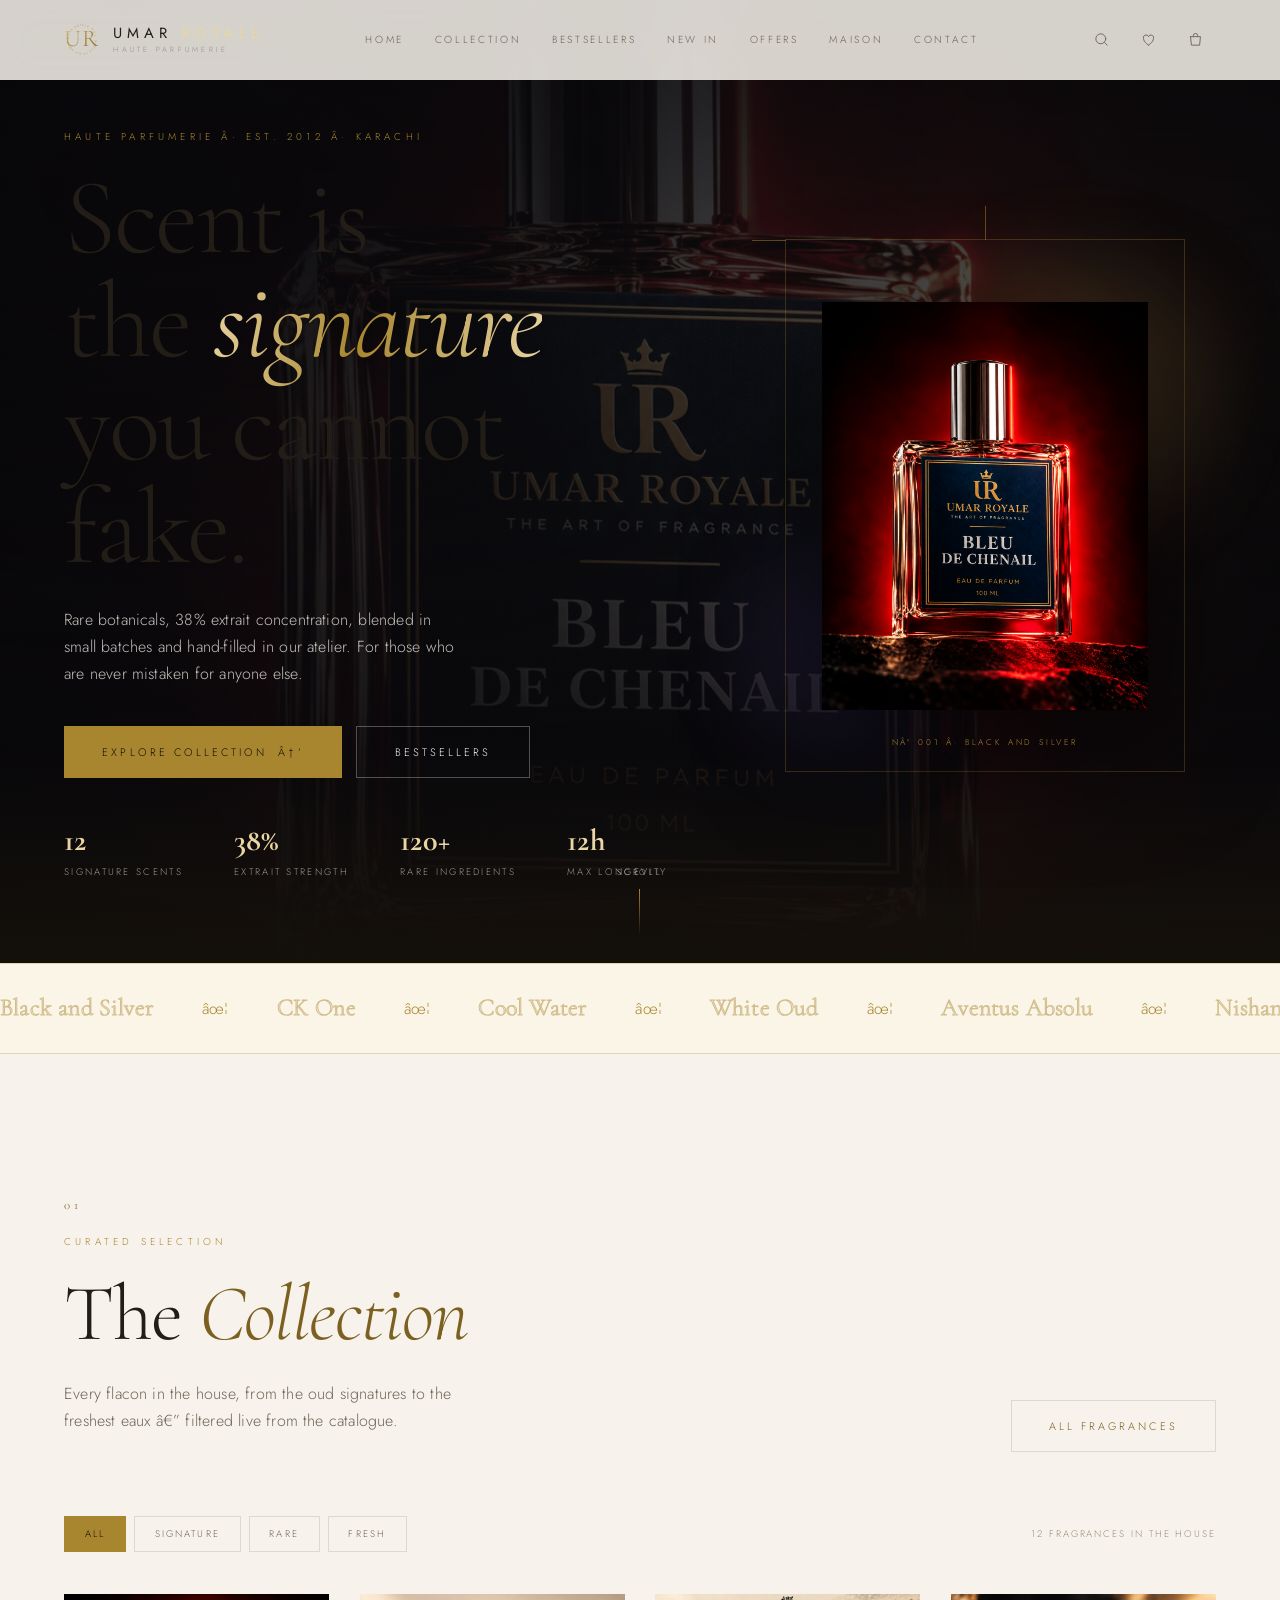
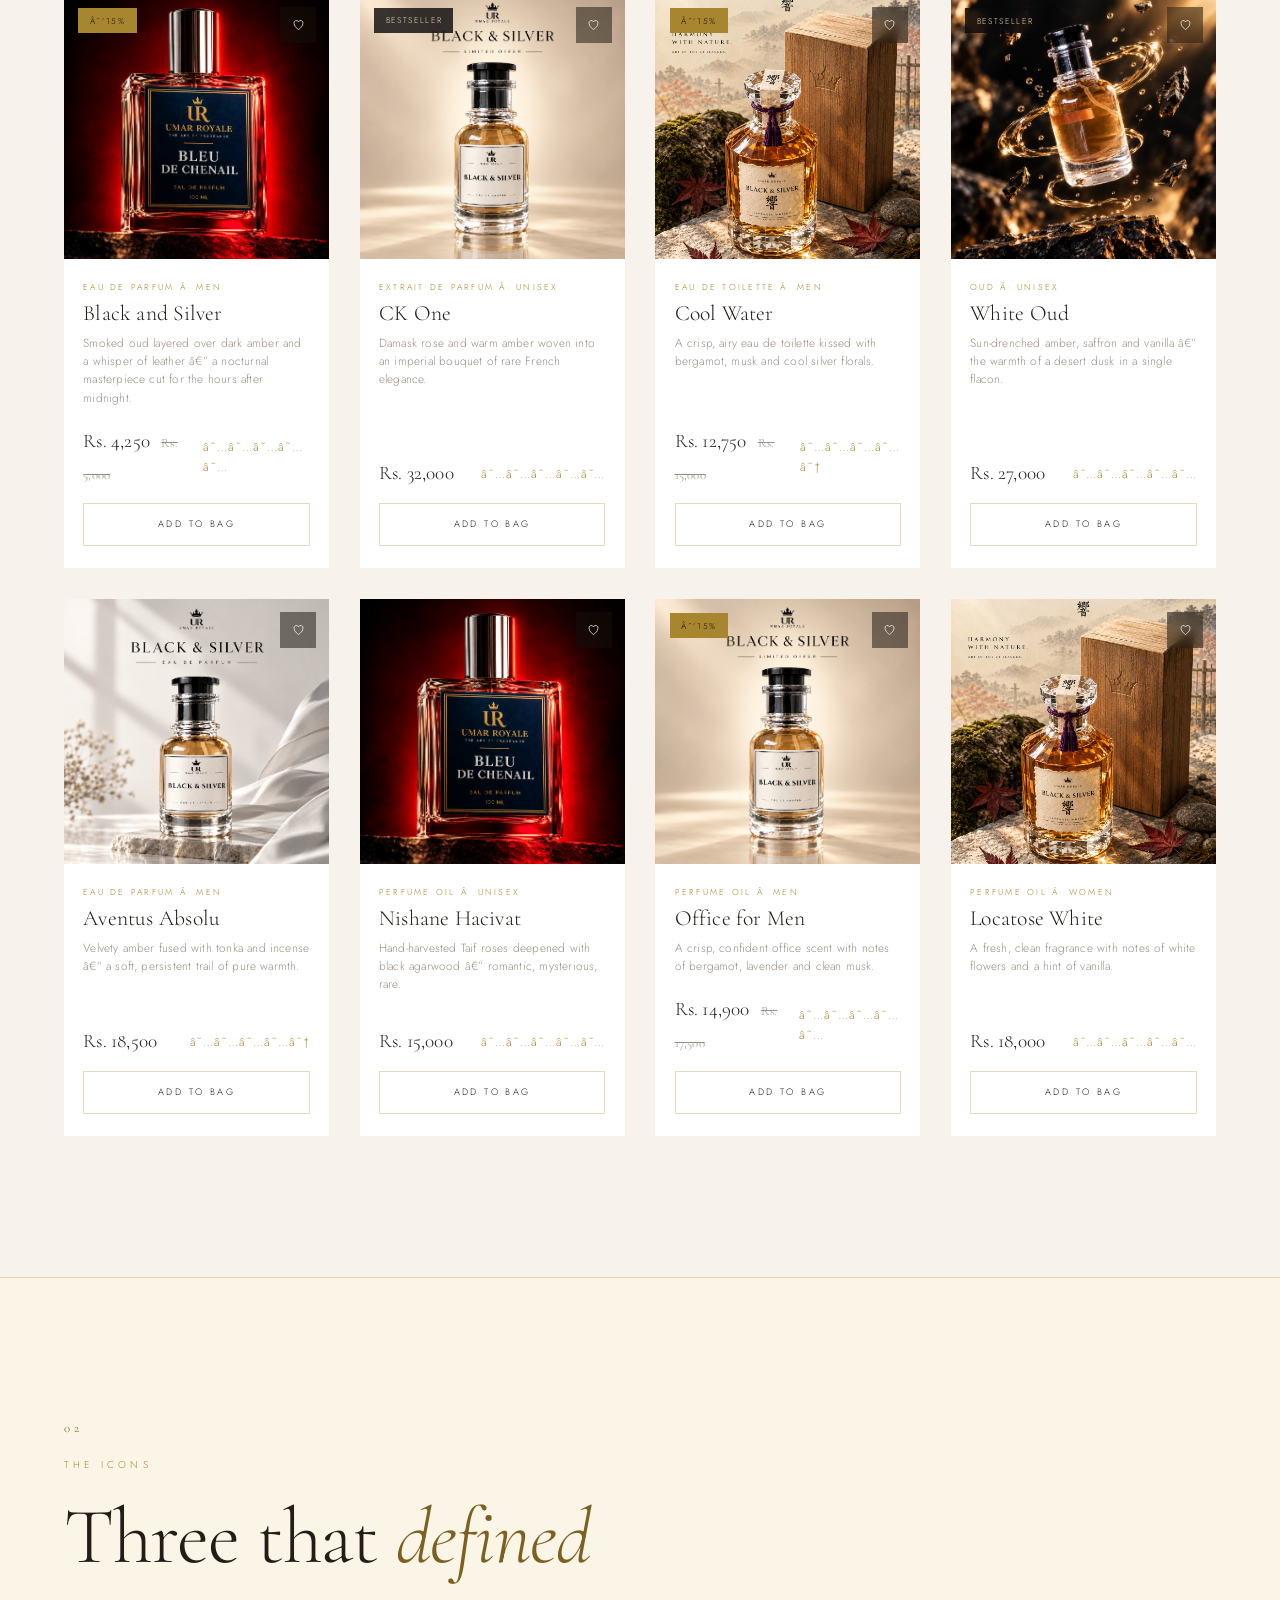
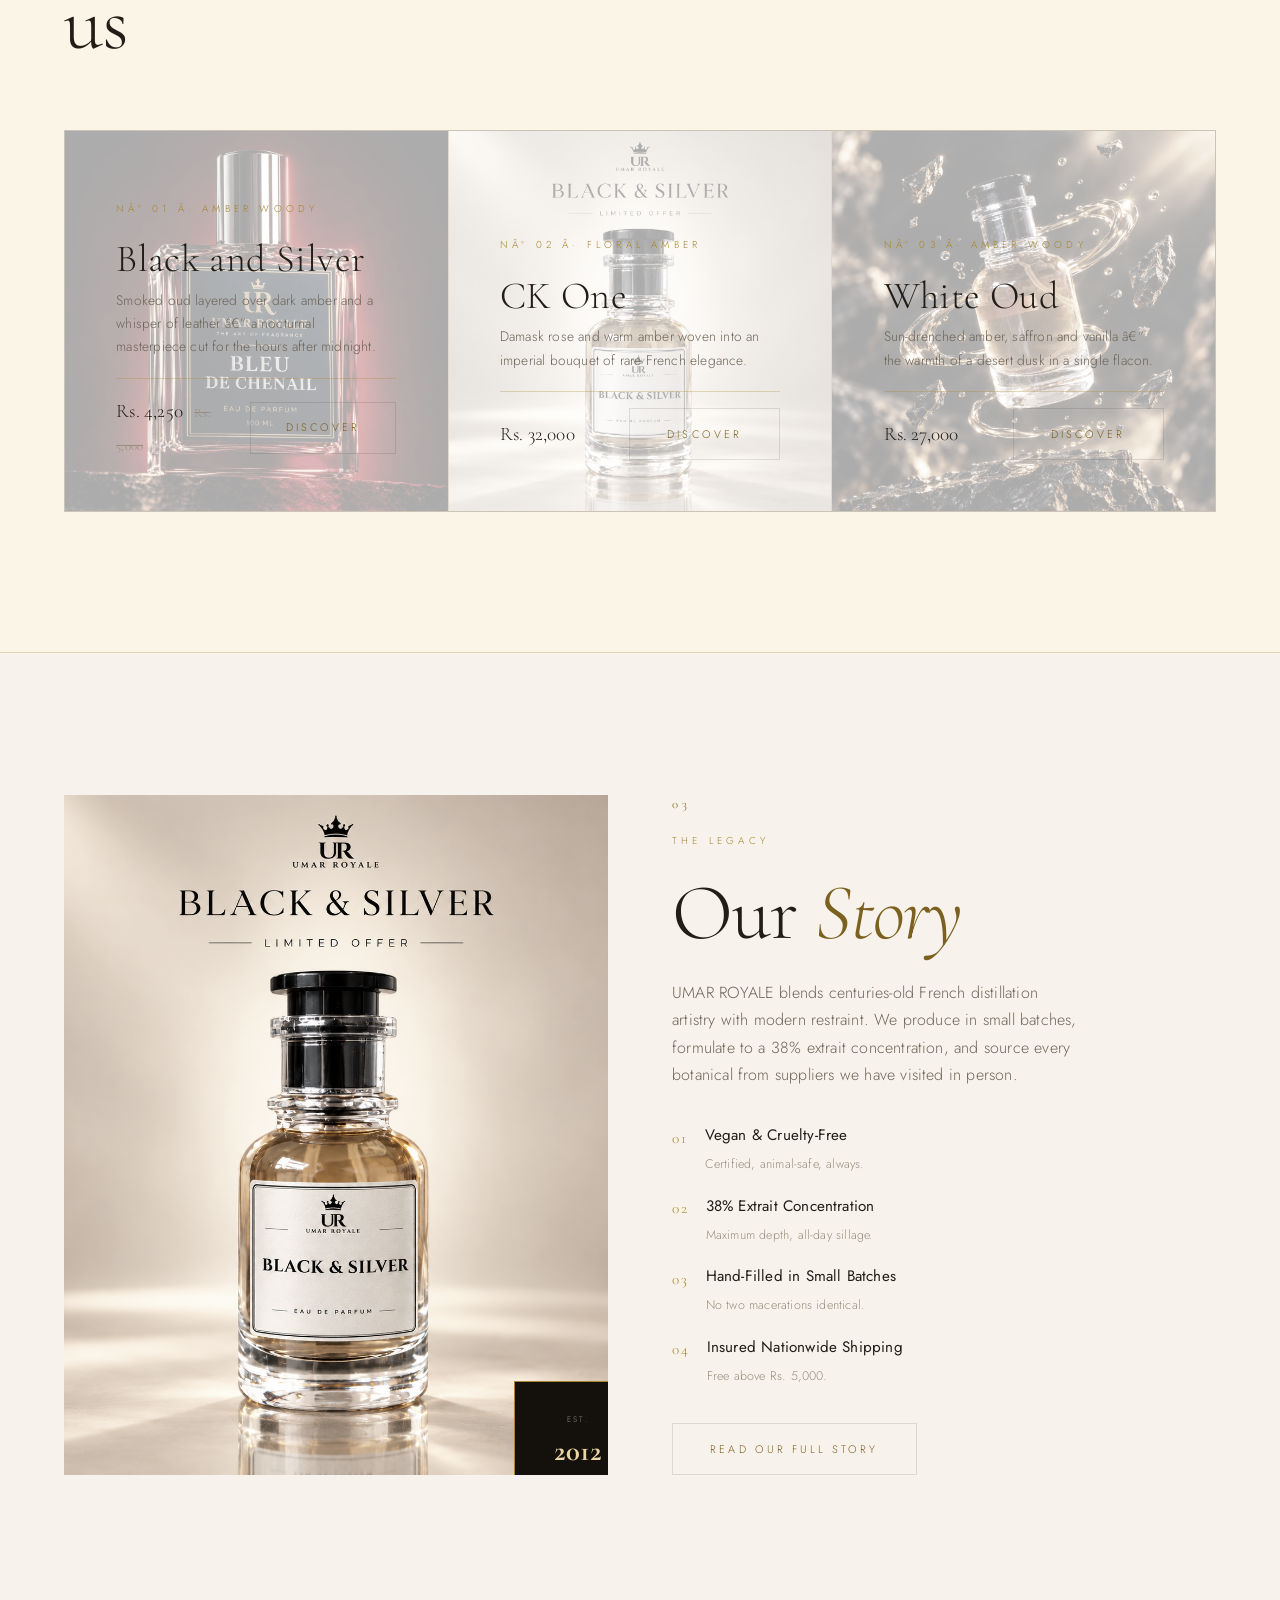
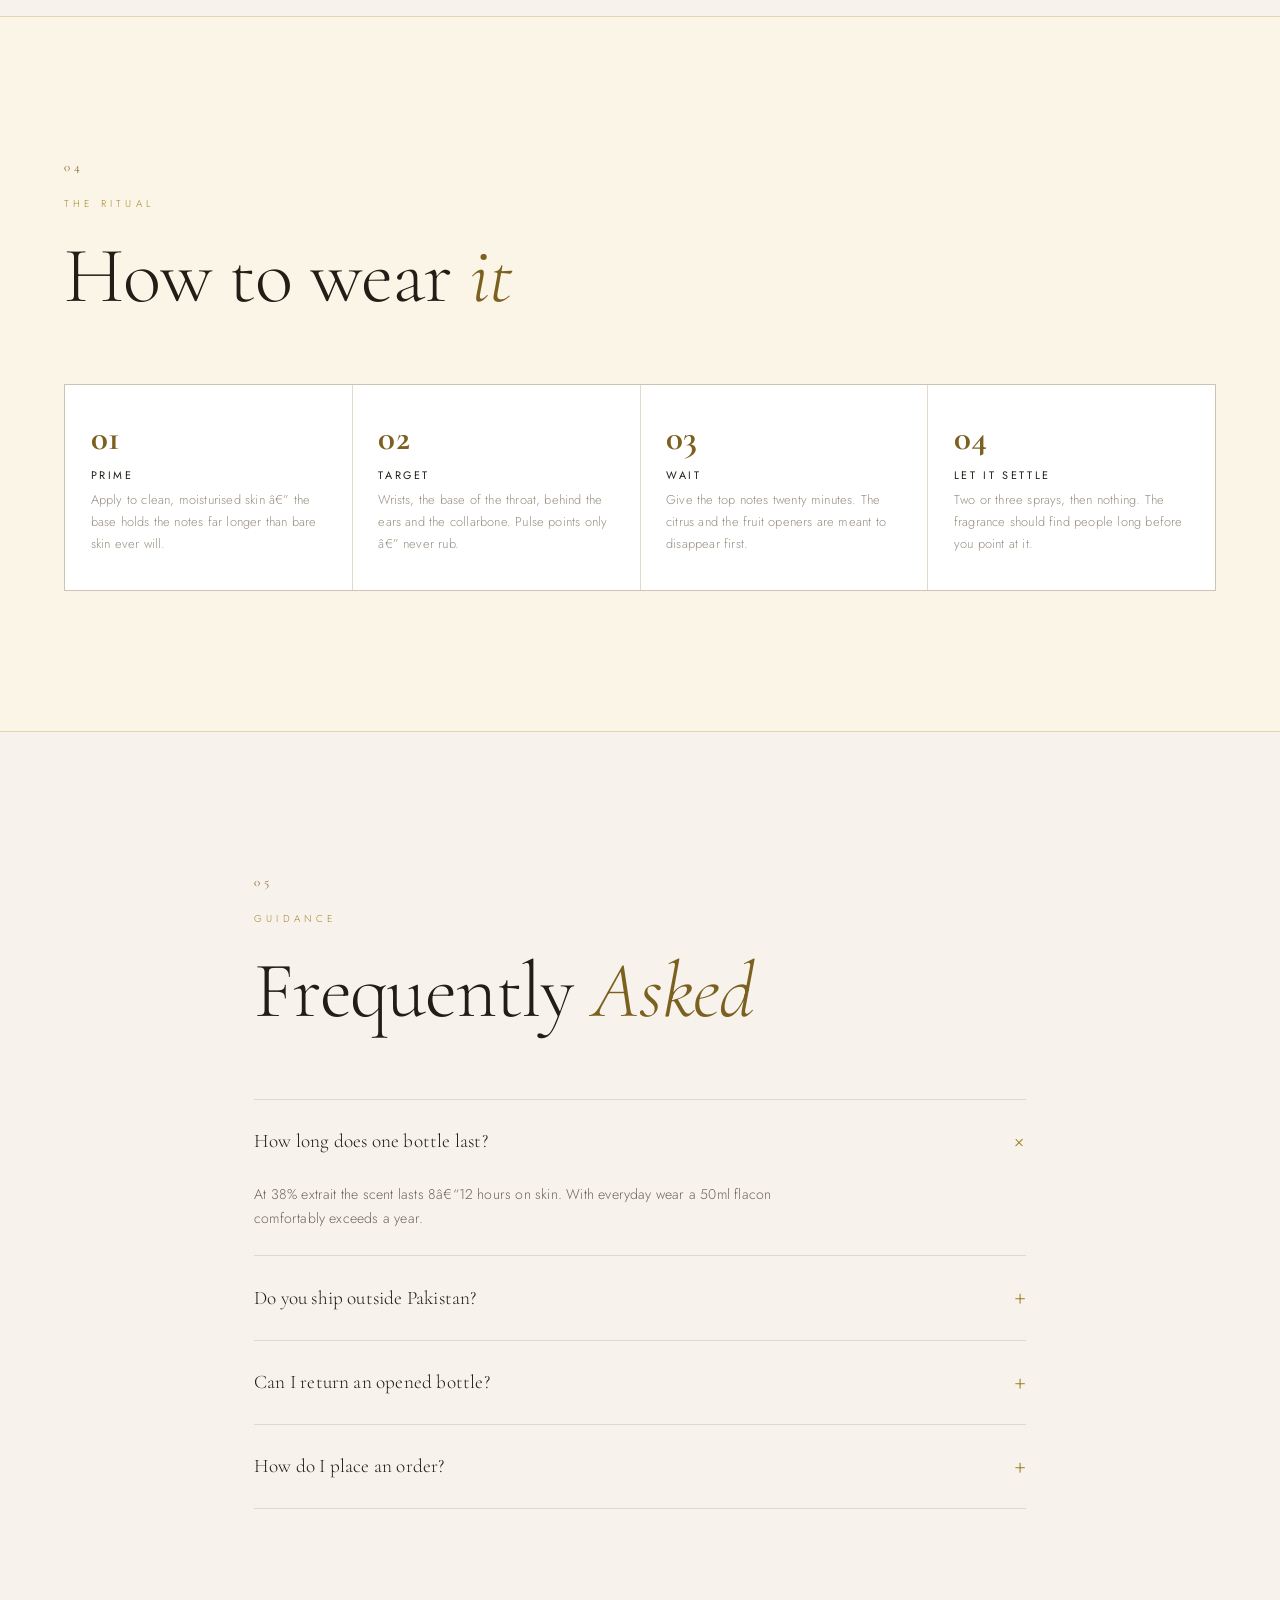
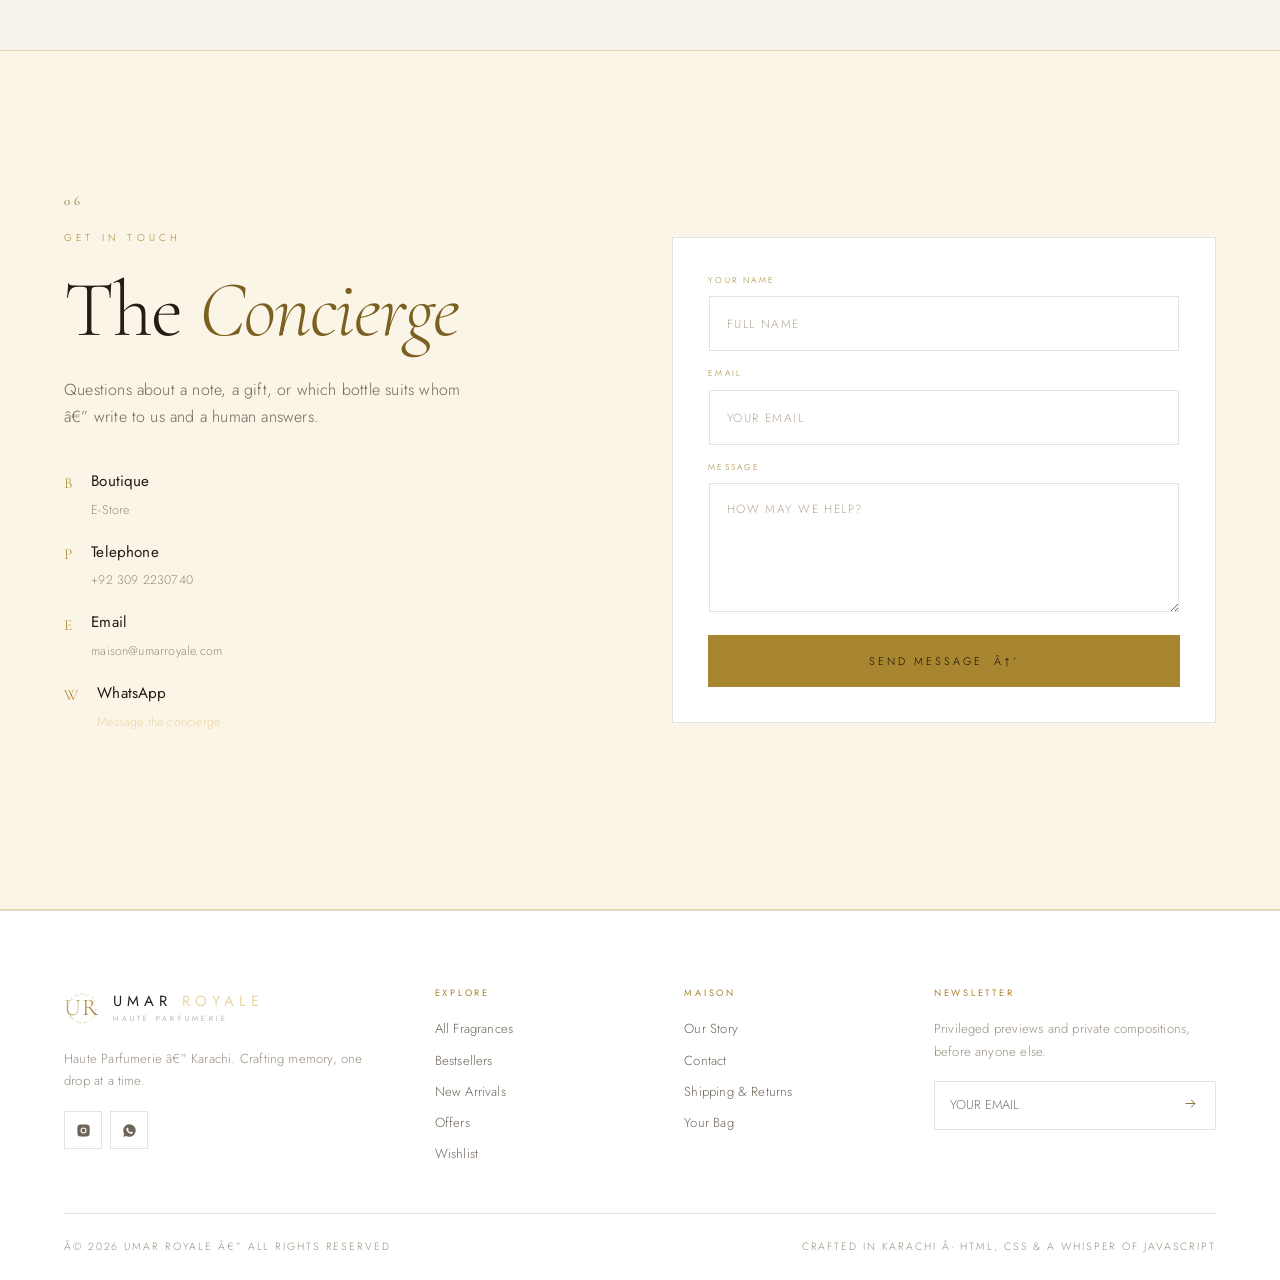
==== commit 2aa42570: "main" ====
--- a/index.html
+++ b/index.html
@@ -130,7 +130,7 @@
                 <div class="kb"><img src="assets/05.png" alt=""></div>
                 <div class="kb"><img src="assets/02.png" alt=""></div>
                 <video class="hero-video" id="heroVideo" muted loop playsinline autoplay preload="metadata"
-                    poster="assets/01.png">
+                    poster="./assets/01.png">
                     <source src="assets/hero.mp4" type="video/mp4">
                 </video>
                 <div class="veil"></div>
